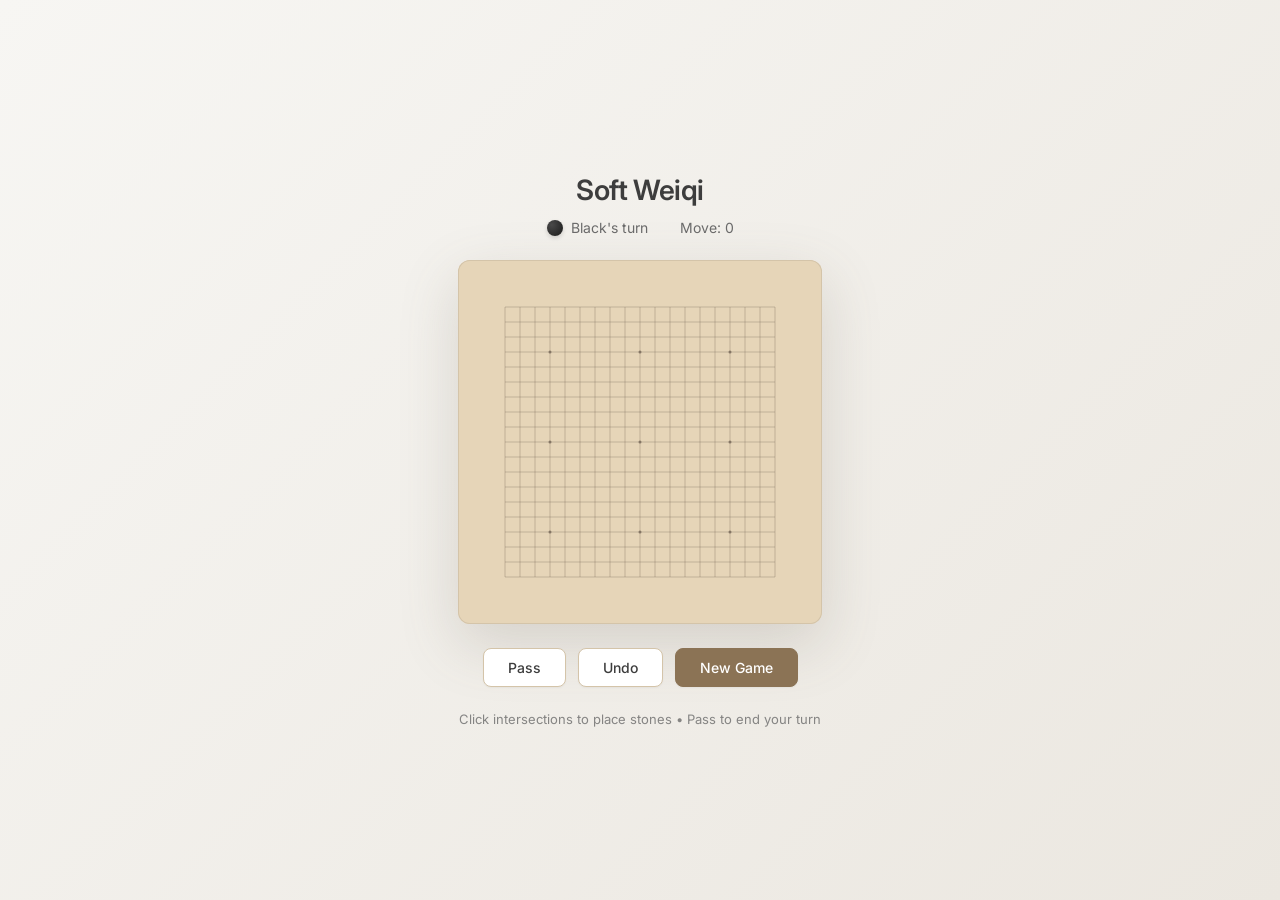
==== index.html @ 3f3d695d "feat: initialize project structure with basic html, css, and js files" ====
<!DOCTYPE html>
<html lang="en">
<head>
    <meta charset="UTF-8">
    <meta name="viewport" content="width=device-width, initial-scale=1.0">
    <title>Soft Weiqi</title>
    <link rel="preconnect" href="https://fonts.googleapis.com">
    <link rel="preconnect" href="https://fonts.gstatic.com" crossorigin>
    <link href="https://fonts.googleapis.com/css2?family=Inter:wght@400;500;600&display=swap" rel="stylesheet">
    <link rel="stylesheet" href="style.css">
</head>
<body>
    <div class="app">
        <header class="header">
            <h1>Soft Weiqi</h1>
            <div class="status">
                <div class="turn-indicator">
                    <span class="stone-indicator black"></span>
                    <span id="turnText">Black's turn</span>
                </div>
                <div class="move-count">Move: <span id="moveCount">0</span></div>
            </div>
        </header>

        <main class="main">
            <div class="board-container">
                <svg id="board" viewBox="0 0 600 600" preserveAspectRatio="xMidYMid meet"></svg>
            </div>
        </main>

        <footer class="controls">
            <button id="passBtn" class="btn">Pass</button>
            <button id="undoBtn" class="btn">Undo</button>
            <button id="resetBtn" class="btn btn-primary">New Game</button>
        </footer>

        <div class="info">
            <p>Click intersections to place stones • Pass to end your turn</p>
        </div>
    </div>

    <script src="app.js"></script>
</body>
</html>
---- style.css ----
* {
    margin: 0;
    padding: 0;
    box-sizing: border-box;
}

:root {
    --bg: #f7f6f3;
    --board-bg: #e6d5b8;
    --grid: #6b5d4f;
    --black: #1a1a1a;
    --white: #f5f5f5;
    --text: #3d3d3d;
    --text-light: #6b6b6b;
    --border: #d4c4a9;
    --accent: #8b7355;
}

body {
    font-family: 'Inter', -apple-system, BlinkMacSystemFont, 'Segoe UI', sans-serif;
    background: linear-gradient(135deg, var(--bg) 0%, #ebe7e0 100%);
    min-height: 100vh;
    display: flex;
    align-items: center;
    justify-content: center;
    padding: 20px;
    color: var(--text);
    -webkit-font-smoothing: antialiased;
    -moz-osx-font-smoothing: grayscale;
}

.app {
    width: 100%;
    max-width: 650px;
    display: flex;
    flex-direction: column;
    gap: 24px;
    animation: fadeIn 0.6s ease-in;
}

@keyframes fadeIn {
    from {
        opacity: 0;
        transform: translateY(10px);
    }
    to {
        opacity: 1;
        transform: translateY(0);
    }
}

.header {
    text-align: center;
    display: flex;
    flex-direction: column;
    gap: 12px;
}

.header h1 {
    font-size: 28px;
    font-weight: 600;
    letter-spacing: -0.02em;
    color: var(--text);
}

.status {
    display: flex;
    align-items: center;
    justify-content: center;
    gap: 32px;
    font-size: 14px;
    color: var(--text-light);
}

.turn-indicator {
    display: flex;
    align-items: center;
    gap: 8px;
}

.stone-indicator {
    width: 16px;
    height: 16px;
    border-radius: 50%;
    box-shadow: 0 2px 4px rgba(0, 0, 0, 0.15);
}

.stone-indicator.black {
    background: radial-gradient(circle at 30% 30%, #4a4a4a, var(--black));
}

.stone-indicator.white {
    background: radial-gradient(circle at 30% 30%, #ffffff, var(--white));
    border: 1px solid #ccc;
}

.move-count {
    color: var(--text-light);
}

.main {
    display: flex;
    justify-content: center;
    align-items: center;
}

.board-container {
    background: var(--board-bg);
    padding: 32px;
    border-radius: 12px;
    box-shadow: 
        0 20px 60px rgba(107, 93, 79, 0.2),
        0 0 0 1px var(--border) inset;
    transition: box-shadow 0.3s ease;
}

.board-container:hover {
    box-shadow: 
        0 24px 70px rgba(107, 93, 79, 0.25),
        0 0 0 1px var(--border) inset;
}

#board {
    width: 100%;
    max-width: 536px;
    height: auto;
    display: block;
    cursor: pointer;
}

.grid-line {
    stroke: var(--grid);
    stroke-width: 1;
    opacity: 0.6;
}

.star-point {
    fill: var(--grid);
    opacity: 0.7;
}

.stone {
    cursor: pointer;
    filter: drop-shadow(0 2px 3px rgba(0, 0, 0, 0.25));
    animation: placeStone 0.25s ease-out;
}

@keyframes placeStone {
    from {
        opacity: 0;
        transform: scale(0.7);
    }
    to {
        opacity: 1;
        transform: scale(1);
    }
}

.stone.black {
    fill: url(#blackGradient);
}

.stone.white {
    fill: url(#whiteGradient);
    stroke: #bbb;
    stroke-width: 0.5;
}

.controls {
    display: flex;
    gap: 12px;
    justify-content: center;
}

.btn {
    font-family: 'Inter', sans-serif;
    font-size: 14px;
    font-weight: 500;
    padding: 10px 24px;
    background: white;
    color: var(--text);
    border: 1px solid var(--border);
    border-radius: 8px;
    cursor: pointer;
    transition: all 0.2s ease;
    box-shadow: 0 1px 2px rgba(0, 0, 0, 0.04);
}

.btn:hover {
    background: #fafafa;
    border-color: var(--accent);
    box-shadow: 0 2px 8px rgba(139, 115, 85, 0.15);
    transform: translateY(-1px);
}

.btn:active {
    transform: translateY(0);
    box-shadow: 0 1px 2px rgba(0, 0, 0, 0.04);
}

.btn-primary {
    background: var(--accent);
    color: white;
    border-color: var(--accent);
}

.btn-primary:hover {
    background: #7a6347;
    border-color: #7a6347;
    color: white;
}

.info {
    text-align: center;
    font-size: 13px;
    color: var(--text-light);
    opacity: 0.8;
}

@media (max-width: 640px) {
    body {
        padding: 12px;
    }
    
    .app {
        gap: 16px;
    }
    
    .board-container {
        padding: 16px;
    }
    
    .status {
        flex-direction: column;
        gap: 8px;
    }
    
    .controls {
        flex-wrap: wrap;
    }
}
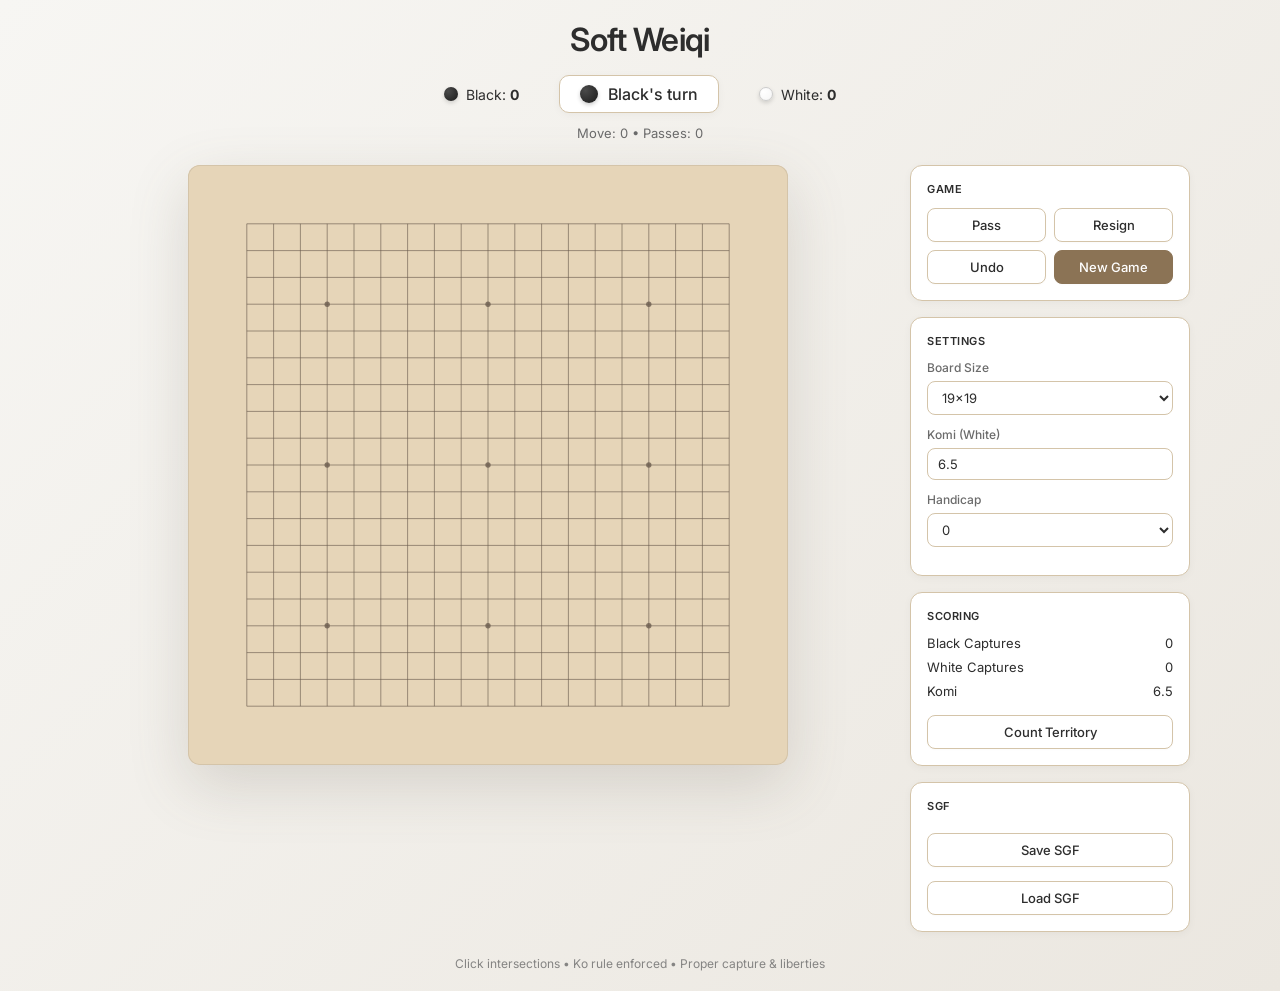
==== commit 7bf24d7f: "feat(ui): implement advanced game settings and enhanced UI layout Refactor the game engine and user " ====
--- a/index.html
+++ b/index.html
@@ -13,29 +13,116 @@
     <div class="app">
         <header class="header">
             <h1>Soft Weiqi</h1>
-            <div class="status">
-                <div class="turn-indicator">
-                    <span class="stone-indicator black"></span>
-                    <span id="turnText">Black's turn</span>
+            <div class="game-info">
+                <div class="info-row">
+                    <div class="score-box">
+                        <span class="stone-dot black"></span>
+                        <span>Black: <strong id="blackCaptures">0</strong></span>
+                    </div>
+                    <div class="turn-indicator">
+                        <span class="stone-indicator" id="turnIndicator"></span>
+                        <span id="turnText">Black's turn</span>
+                    </div>
+                    <div class="score-box">
+                        <span class="stone-dot white"></span>
+                        <span>White: <strong id="whiteCaptures">0</strong></span>
+                    </div>
                 </div>
-                <div class="move-count">Move: <span id="moveCount">0</span></div>
+                <div class="move-info">
+                    Move: <span id="moveCount">0</span> • Passes: <span id="passCount">0</span>
+                </div>
             </div>
         </header>
 
         <main class="main">
-            <div class="board-container">
-                <svg id="board" viewBox="0 0 600 600" preserveAspectRatio="xMidYMid meet"></svg>
+            <div class="board-wrapper">
+                <div class="board-container">
+                    <svg id="board" viewBox="0 0 600 600" preserveAspectRatio="xMidYMid meet"></svg>
+                </div>
             </div>
+            
+            <aside class="sidebar">
+                <section class="panel">
+                    <h2>Game</h2>
+                    <div class="controls-grid">
+                        <button id="passBtn" class="btn">Pass</button>
+                        <button id="resignBtn" class="btn">Resign</button>
+                        <button id="undoBtn" class="btn">Undo</button>
+                        <button id="newGameBtn" class="btn btn-primary">New Game</button>
+                    </div>
+                </section>
+
+                <section class="panel">
+                    <h2>Settings</h2>
+                    <div class="setting">
+                        <label for="boardSize">Board Size</label>
+                        <select id="boardSize" class="select">
+                            <option value="9">9x9</option>
+                            <option value="13">13x13</option>
+                            <option value="19" selected>19x19</option>
+                        </select>
+                    </div>
+                    <div class="setting">
+                        <label for="komi">Komi (White)</label>
+                        <input type="number" id="komi" class="input" value="6.5" step="0.5" min="0">
+                    </div>
+                    <div class="setting">
+                        <label for="handicap">Handicap</label>
+                        <select id="handicap" class="select">
+                            <option value="0" selected>0</option>
+                            <option value="2">2</option>
+                            <option value="3">3</option>
+                            <option value="4">4</option>
+                            <option value="5">5</option>
+                            <option value="6">6</option>
+                            <option value="7">7</option>
+                            <option value="8">8</option>
+                            <option value="9">9</option>
+                        </select>
+                    </div>
+                </section>
+
+                <section class="panel">
+                    <h2>Scoring</h2>
+                    <div class="scoring-info">
+                        <div class="score-row">
+                            <span>Black Captures</span>
+                            <span id="blackCapturesSidebar">0</span>
+                        </div>
+                        <div class="score-row">
+                            <span>White Captures</span>
+                            <span id="whiteCapturesSidebar">0</span>
+                        </div>
+                        <div class="score-row">
+                            <span>Komi</span>
+                            <span id="komiDisplay">6.5</span>
+                        </div>
+                        <button id="scoreBtn" class="btn btn-block">Count Territory</button>
+                        <div id="scoreResult" class="score-result" style="display:none;"></div>
+                    </div>
+                </section>
+
+                <section class="panel">
+                    <h2>SGF</h2>
+                    <div class="sgf-controls">
+                        <button id="saveSgfBtn" class="btn btn-block">Save SGF</button>
+                        <input type="file" id="loadSgfInput" accept=".sgf" style="display:none;">
+                        <button id="loadSgfBtn" class="btn btn-block">Load SGF</button>
+                    </div>
+                </section>
+            </aside>
         </main>
 
-        <footer class="controls">
-            <button id="passBtn" class="btn">Pass</button>
-            <button id="undoBtn" class="btn">Undo</button>
-            <button id="resetBtn" class="btn btn-primary">New Game</button>
-        </footer>
+        <div class="info">
+            <p>Click intersections • Ko rule enforced • Proper capture & liberties</p>
+        </div>
+    </div>
 
-        <div class="info">
-            <p>Click intersections to place stones • Pass to end your turn</p>
+    <div id="gameOverModal" class="modal" style="display:none;">
+        <div class="modal-content">
+            <h2>Game Over</h2>
+            <p id="gameOverText"></p>
+            <button id="closeModal" class="btn btn-primary">Close</button>
         </div>
     </div>
 
--- a/style.css
+++ b/style.css
@@ -10,19 +10,17 @@
     --grid: #6b5d4f;
     --black: #1a1a1a;
     --white: #f5f5f5;
-    --text: #3d3d3d;
+    --text: #2d2d2d;
     --text-light: #6b6b6b;
     --border: #d4c4a9;
     --accent: #8b7355;
+    --accent-hover: #7a6347;
 }
 
 body {
     font-family: 'Inter', -apple-system, BlinkMacSystemFont, 'Segoe UI', sans-serif;
     background: linear-gradient(135deg, var(--bg) 0%, #ebe7e0 100%);
     min-height: 100vh;
-    display: flex;
-    align-items: center;
-    justify-content: center;
     padding: 20px;
     color: var(--text);
     -webkit-font-smoothing: antialiased;
@@ -30,8 +28,8 @@
 }
 
 .app {
-    width: 100%;
-    max-width: 650px;
+    max-width: 1100px;
+    margin: 0 auto;
     display: flex;
     flex-direction: column;
     gap: 24px;
@@ -53,55 +51,98 @@
     text-align: center;
     display: flex;
     flex-direction: column;
-    gap: 12px;
+    gap: 16px;
 }
 
 .header h1 {
-    font-size: 28px;
+    font-size: 32px;
     font-weight: 600;
     letter-spacing: -0.02em;
     color: var(--text);
 }
 
-.status {
-    display: flex;
+.game-info {
+    display: flex;
+    flex-direction: column;
+    gap: 12px;
     align-items: center;
+}
+
+.info-row {
+    display: flex;
+    align-items: center;
+    gap: 40px;
+    flex-wrap: wrap;
     justify-content: center;
-    gap: 32px;
-    font-size: 14px;
-    color: var(--text-light);
-}
-
-.turn-indicator {
+}
+
+.score-box {
     display: flex;
     align-items: center;
     gap: 8px;
-}
-
-.stone-indicator {
-    width: 16px;
-    height: 16px;
+    font-size: 14px;
+    color: var(--text);
+}
+
+.stone-dot {
+    width: 14px;
+    height: 14px;
     border-radius: 50%;
     box-shadow: 0 2px 4px rgba(0, 0, 0, 0.15);
 }
 
+.stone-dot.black {
+    background: radial-gradient(circle at 30% 30%, #4a4a4a, var(--black));
+}
+
+.stone-dot.white {
+    background: radial-gradient(circle at 30% 30%, #ffffff, var(--white));
+    border: 1px solid #ccc;
+}
+
+.turn-indicator {
+    display: flex;
+    align-items: center;
+    gap: 10px;
+    padding: 8px 20px;
+    background: white;
+    border-radius: 10px;
+    border: 1px solid var(--border);
+    box-shadow: 0 2px 8px rgba(0, 0, 0, 0.04);
+    font-weight: 500;
+}
+
+.stone-indicator {
+    width: 18px;
+    height: 18px;
+    border-radius: 50%;
+    box-shadow: 0 2px 4px rgba(0, 0, 0, 0.2);
+}
+
 .stone-indicator.black {
     background: radial-gradient(circle at 30% 30%, #4a4a4a, var(--black));
 }
 
 .stone-indicator.white {
     background: radial-gradient(circle at 30% 30%, #ffffff, var(--white));
-    border: 1px solid #ccc;
-}
-
-.move-count {
+    border: 1px solid #bbb;
+}
+
+.move-info {
+    font-size: 13px;
     color: var(--text-light);
 }
 
 .main {
+    display: grid;
+    grid-template-columns: 1fr 280px;
+    gap: 24px;
+    align-items: start;
+}
+
+.board-wrapper {
     display: flex;
     justify-content: center;
-    align-items: center;
 }
 
 .board-container {
@@ -112,6 +153,8 @@
         0 20px 60px rgba(107, 93, 79, 0.2),
         0 0 0 1px var(--border) inset;
     transition: box-shadow 0.3s ease;
+    width: 100%;
+    max-width: 600px;
 }
 
 .board-container:hover {
@@ -122,7 +165,6 @@
 
 #board {
     width: 100%;
-    max-width: 536px;
     height: auto;
     display: block;
     cursor: pointer;
@@ -131,24 +173,24 @@
 .grid-line {
     stroke: var(--grid);
     stroke-width: 1;
-    opacity: 0.6;
+    opacity: 0.7;
 }
 
 .star-point {
     fill: var(--grid);
-    opacity: 0.7;
+    opacity: 0.8;
 }
 
 .stone {
     cursor: pointer;
-    filter: drop-shadow(0 2px 3px rgba(0, 0, 0, 0.25));
-    animation: placeStone 0.25s ease-out;
+    filter: drop-shadow(0 2px 3px rgba(0, 0, 0, 0.3));
+    animation: placeStone 0.2s ease-out;
 }
 
 @keyframes placeStone {
     from {
         opacity: 0;
-        transform: scale(0.7);
+        transform: scale(0.6);
     }
     to {
         opacity: 1;
@@ -162,40 +204,75 @@
 
 .stone.white {
     fill: url(#whiteGradient);
-    stroke: #bbb;
-    stroke-width: 0.5;
-}
-
-.controls {
-    display: flex;
-    gap: 12px;
-    justify-content: center;
+    stroke: #999;
+    stroke-width: 0.3;
+}
+
+.ko-marker {
+    fill: none;
+    stroke: #d32f2f;
+    stroke-width: 2;
+    opacity: 0.8;
+    animation: pulse 1.5s ease-in-out infinite;
+}
+
+@keyframes pulse {
+    0%, 100% { opacity: 0.6; }
+    50% { opacity: 1; }
+}
+
+.sidebar {
+    display: flex;
+    flex-direction: column;
+    gap: 16px;
+}
+
+.panel {
+    background: white;
+    border-radius: 12px;
+    padding: 16px;
+    border: 1px solid var(--border);
+    box-shadow: 0 2px 8px rgba(0, 0, 0, 0.04);
+}
+
+.panel h2 {
+    font-size: 14px;
+    font-weight: 600;
+    margin-bottom: 12px;
+    color: var(--text);
+    text-transform: uppercase;
+    letter-spacing: 0.05em;
+    font-size: 11px;
+}
+
+.controls-grid {
+    display: grid;
+    grid-template-columns: 1fr 1fr;
+    gap: 8px;
 }
 
 .btn {
     font-family: 'Inter', sans-serif;
-    font-size: 14px;
+    font-size: 13px;
     font-weight: 500;
-    padding: 10px 24px;
+    padding: 8px 16px;
     background: white;
     color: var(--text);
     border: 1px solid var(--border);
     border-radius: 8px;
     cursor: pointer;
-    transition: all 0.2s ease;
-    box-shadow: 0 1px 2px rgba(0, 0, 0, 0.04);
+    transition: all 0.15s ease;
+    box-shadow: 0 1px 2px rgba(0, 0, 0, 0.02);
 }
 
 .btn:hover {
     background: #fafafa;
     border-color: var(--accent);
-    box-shadow: 0 2px 8px rgba(139, 115, 85, 0.15);
-    transform: translateY(-1px);
+    box-shadow: 0 2px 6px rgba(139, 115, 85, 0.12);
 }
 
 .btn:active {
     transform: translateY(0);
-    box-shadow: 0 1px 2px rgba(0, 0, 0, 0.04);
 }
 
 .btn-primary {
@@ -205,16 +282,130 @@
 }
 
 .btn-primary:hover {
-    background: #7a6347;
-    border-color: #7a6347;
+    background: var(--accent-hover);
+    border-color: var(--accent-hover);
     color: white;
+}
+
+.btn-block {
+    width: 100%;
+    margin-top: 8px;
+}
+
+.setting {
+    display: flex;
+    flex-direction: column;
+    gap: 6px;
+    margin-bottom: 12px;
+}
+
+.setting label {
+    font-size: 12px;
+    color: var(--text-light);
+    font-weight: 500;
+}
+
+.select, .input {
+    font-family: 'Inter', sans-serif;
+    font-size: 13px;
+    padding: 7px 10px;
+    border: 1px solid var(--border);
+    border-radius: 8px;
+    background: white;
+    color: var(--text);
+    cursor: pointer;
+}
+
+.input {
+    cursor: text;
+}
+
+.select:hover, .input:hover {
+    border-color: var(--accent);
+}
+
+.scoring-info {
+    display: flex;
+    flex-direction: column;
+    gap: 8px;
+}
+
+.score-row {
+    display: flex;
+    justify-content: space-between;
+    font-size: 13px;
+    color: var(--text);
+}
+
+.score-result {
+    margin-top: 10px;
+    padding: 10px;
+    background: #f9f8f6;
+    border-radius: 8px;
+    font-size: 12px;
+    line-height: 1.6;
+    color: var(--text);
+}
+
+.sgf-controls {
+    display: flex;
+    flex-direction: column;
+    gap: 6px;
 }
 
 .info {
     text-align: center;
-    font-size: 13px;
+    font-size: 12px;
     color: var(--text-light);
     opacity: 0.8;
+}
+
+.modal {
+    position: fixed;
+    top: 0;
+    left: 0;
+    width: 100%;
+    height: 100%;
+    background: rgba(0, 0, 0, 0.4);
+    display: flex;
+    align-items: center;
+    justify-content: center;
+    z-index: 1000;
+    animation: fadeIn 0.2s ease-in;
+}
+
+.modal-content {
+    background: white;
+    padding: 32px;
+    border-radius: 12px;
+    max-width: 400px;
+    width: 90%;
+    text-align: center;
+    box-shadow: 0 20px 60px rgba(0, 0, 0, 0.3);
+    display: flex;
+    flex-direction: column;
+    gap: 16px;
+}
+
+.modal-content h2 {
+    font-size: 24px;
+    font-weight: 600;
+}
+
+.modal-content p {
+    color: var(--text-light);
+    line-height: 1.6;
+}
+
+@media (max-width: 968px) {
+    .main {
+        grid-template-columns: 1fr;
+    }
+    
+    .sidebar {
+        display: grid;
+        grid-template-columns: repeat(auto-fit, minmax(250px, 1fr));
+    }
 }
 
 @media (max-width: 640px) {
@@ -222,20 +413,11 @@
         padding: 12px;
     }
     
-    .app {
-        gap: 16px;
-    }
-    
     .board-container {
         padding: 16px;
     }
     
-    .status {
-        flex-direction: column;
-        gap: 8px;
-    }
-    
-    .controls {
-        flex-wrap: wrap;
-    }
-}
+    .info-row {
+        gap: 16px;
+    }
+}
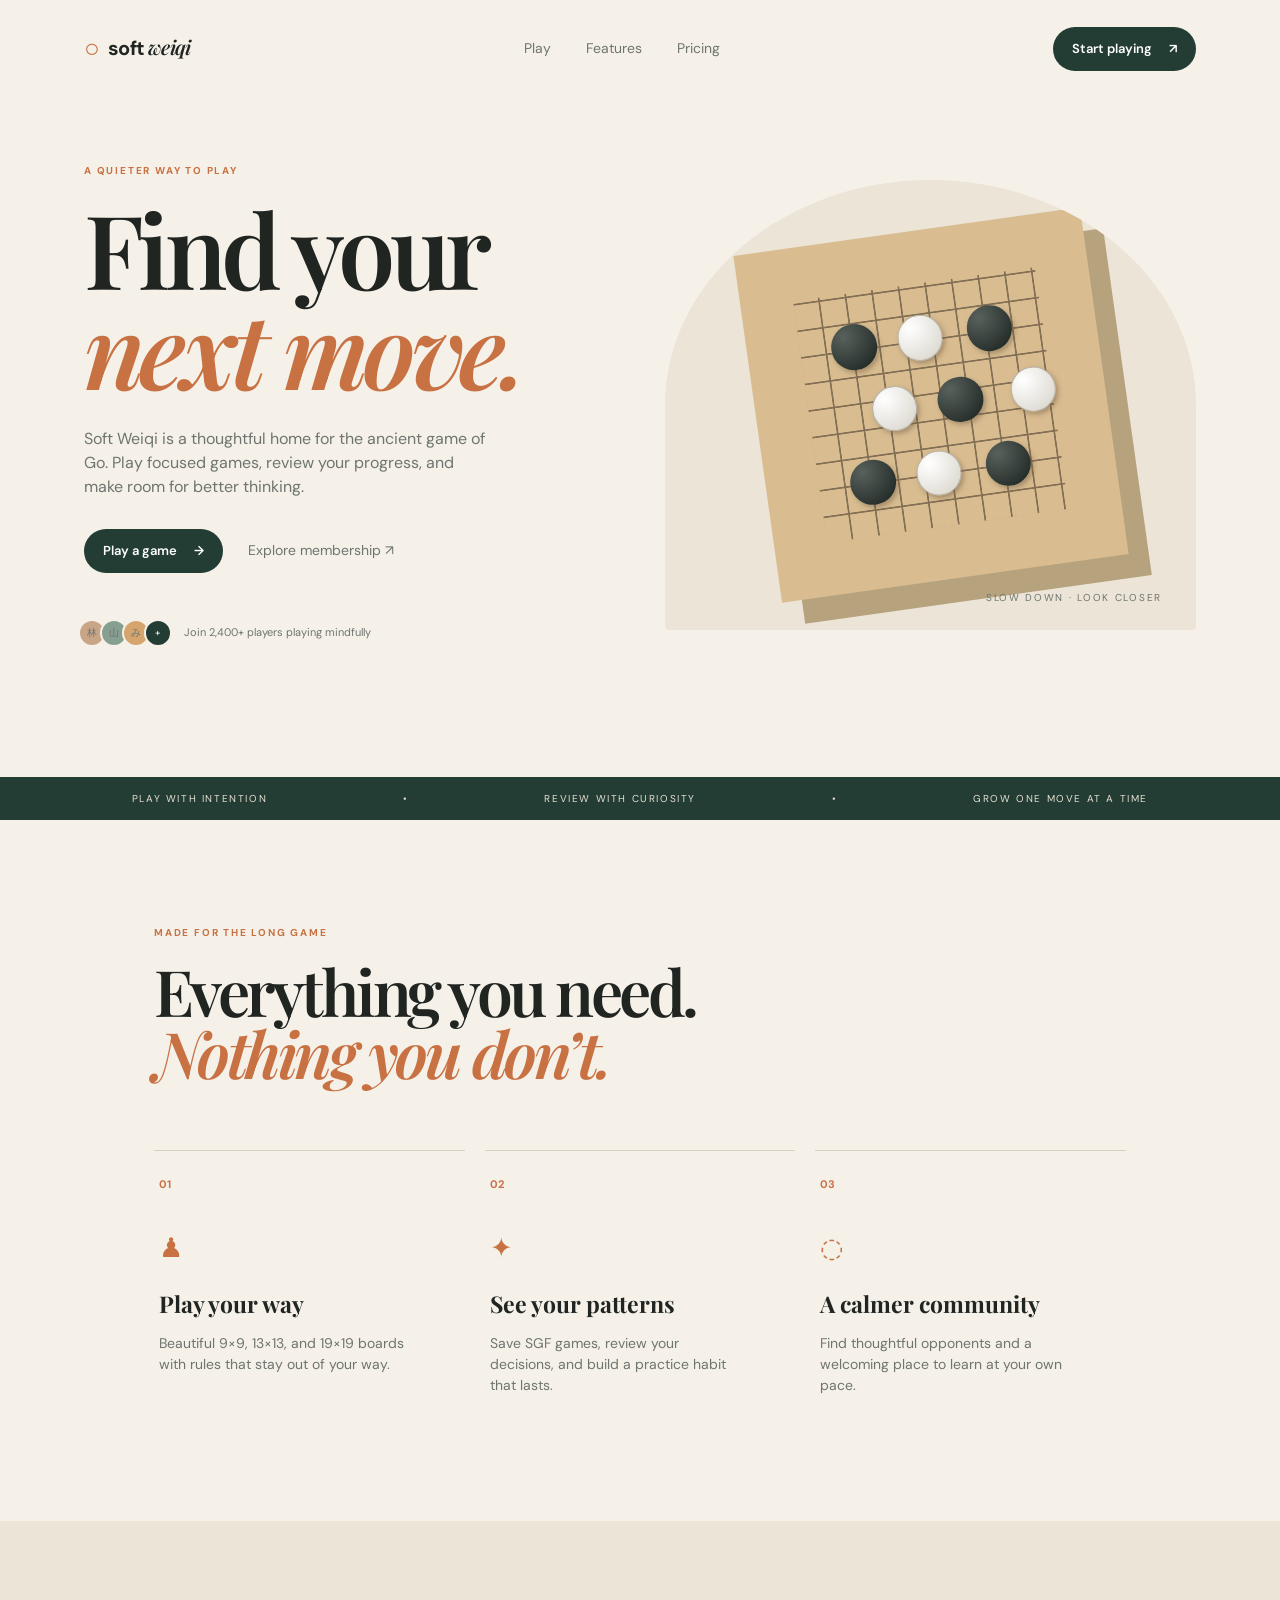
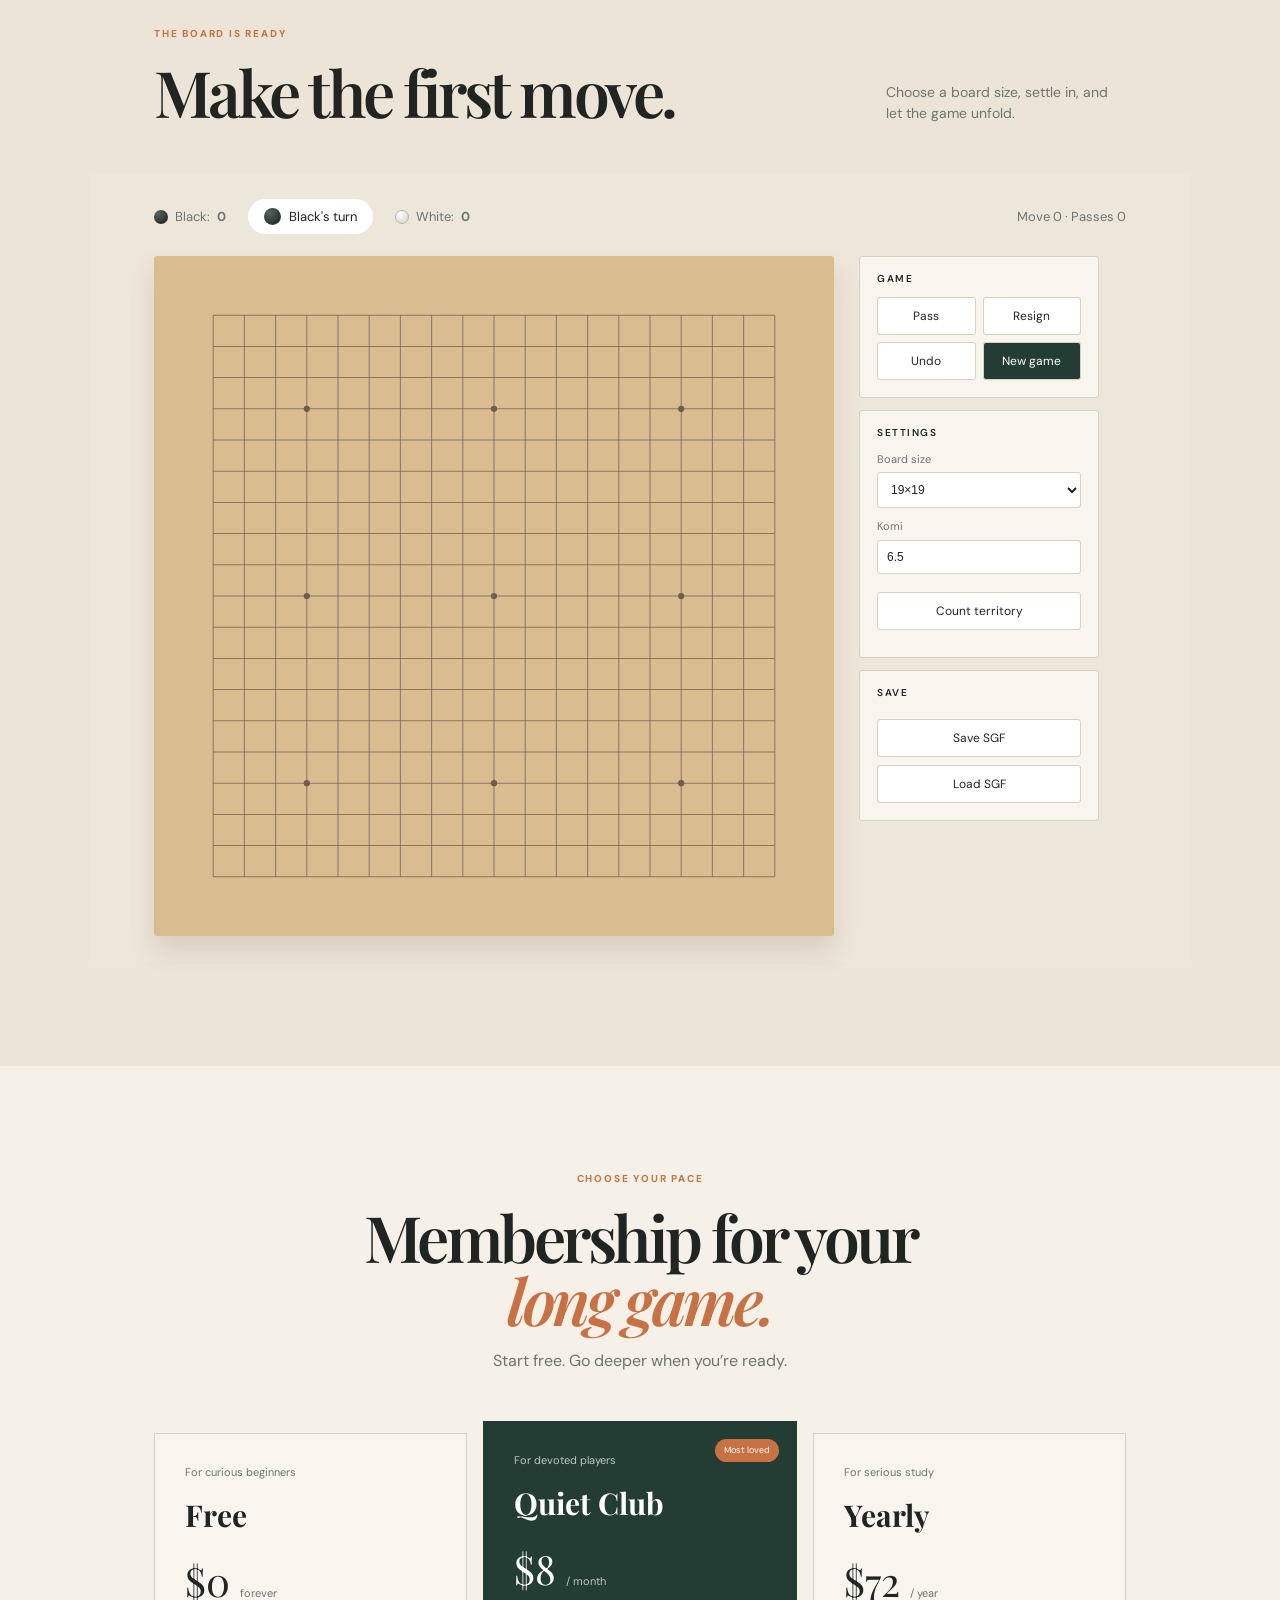
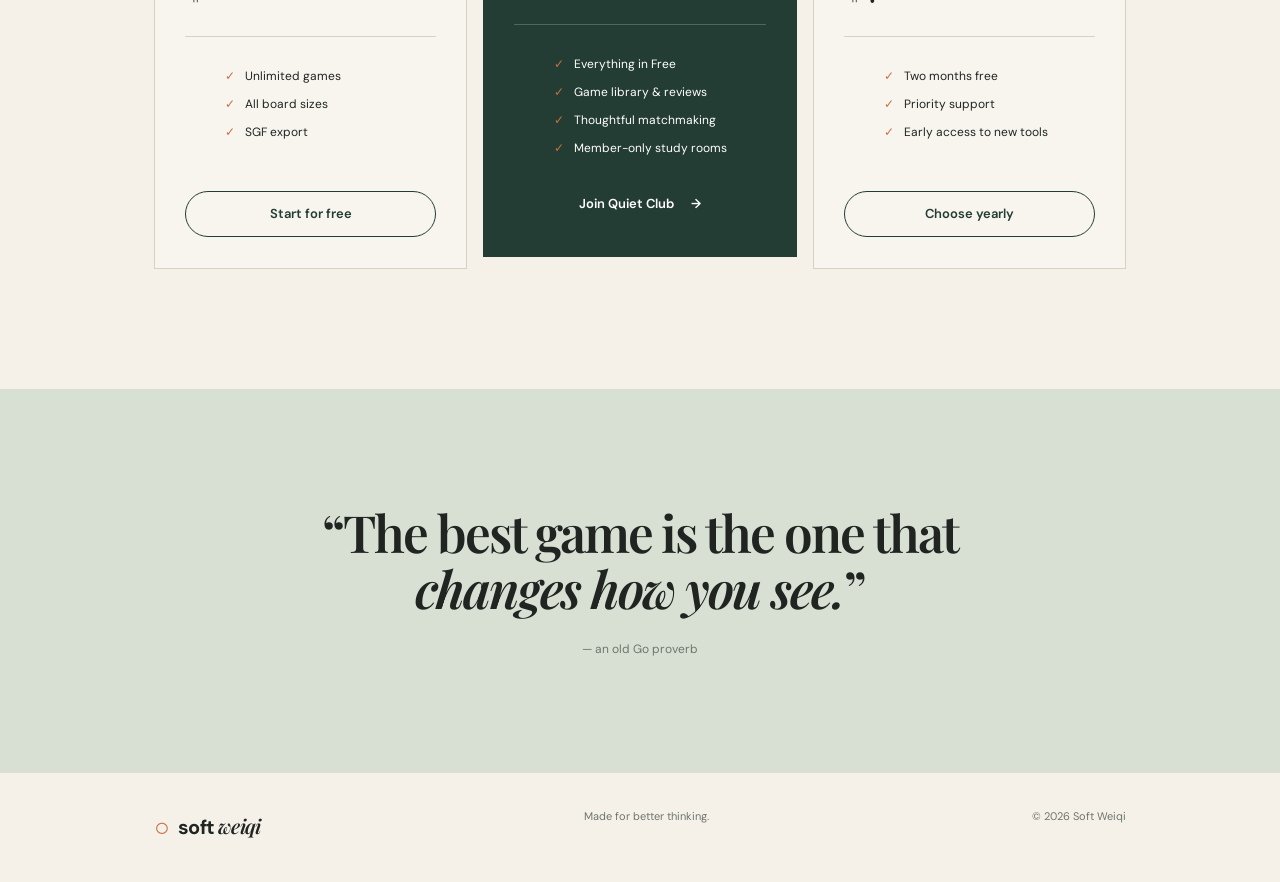
==== commit 7f6cd2b6: "Build full Soft Weiqi website and subscription experience" ====
--- a/index.html
+++ b/index.html
@@ -1,131 +1,21 @@
-<!DOCTYPE html>
+<!doctype html>
 <html lang="en">
 <head>
-    <meta charset="UTF-8">
-    <meta name="viewport" content="width=device-width, initial-scale=1.0">
-    <title>Soft Weiqi</title>
-    <link rel="preconnect" href="https://fonts.googleapis.com">
-    <link rel="preconnect" href="https://fonts.gstatic.com" crossorigin>
-    <link href="https://fonts.googleapis.com/css2?family=Inter:wght@400;500;600&display=swap" rel="stylesheet">
-    <link rel="stylesheet" href="style.css">
+  <meta charset="UTF-8"><meta name="viewport" content="width=device-width,initial-scale=1">
+  <meta name="description" content="Soft Weiqi — a calm, beautiful place to play Go online.">
+  <title>Soft Weiqi — Play Go, softly</title>
+  <link rel="preconnect" href="https://fonts.googleapis.com"><link rel="preconnect" href="https://fonts.gstatic.com" crossorigin>
+  <link href="https://fonts.googleapis.com/css2?family=DM+Sans:wght@400;500;600;700&family=Playfair+Display:wght@600;700&display=swap" rel="stylesheet"><link rel="stylesheet" href="style.css">
 </head>
 <body>
-    <div class="app">
-        <header class="header">
-            <h1>Soft Weiqi</h1>
-            <div class="game-info">
-                <div class="info-row">
-                    <div class="score-box">
-                        <span class="stone-dot black"></span>
-                        <span>Black: <strong id="blackCaptures">0</strong></span>
-                    </div>
-                    <div class="turn-indicator">
-                        <span class="stone-indicator" id="turnIndicator"></span>
-                        <span id="turnText">Black's turn</span>
-                    </div>
-                    <div class="score-box">
-                        <span class="stone-dot white"></span>
-                        <span>White: <strong id="whiteCaptures">0</strong></span>
-                    </div>
-                </div>
-                <div class="move-info">
-                    Move: <span id="moveCount">0</span> • Passes: <span id="passCount">0</span>
-                </div>
-            </div>
-        </header>
-
-        <main class="main">
-            <div class="board-wrapper">
-                <div class="board-container">
-                    <svg id="board" viewBox="0 0 600 600" preserveAspectRatio="xMidYMid meet"></svg>
-                </div>
-            </div>
-            
-            <aside class="sidebar">
-                <section class="panel">
-                    <h2>Game</h2>
-                    <div class="controls-grid">
-                        <button id="passBtn" class="btn">Pass</button>
-                        <button id="resignBtn" class="btn">Resign</button>
-                        <button id="undoBtn" class="btn">Undo</button>
-                        <button id="newGameBtn" class="btn btn-primary">New Game</button>
-                    </div>
-                </section>
-
-                <section class="panel">
-                    <h2>Settings</h2>
-                    <div class="setting">
-                        <label for="boardSize">Board Size</label>
-                        <select id="boardSize" class="select">
-                            <option value="9">9x9</option>
-                            <option value="13">13x13</option>
-                            <option value="19" selected>19x19</option>
-                        </select>
-                    </div>
-                    <div class="setting">
-                        <label for="komi">Komi (White)</label>
-                        <input type="number" id="komi" class="input" value="6.5" step="0.5" min="0">
-                    </div>
-                    <div class="setting">
-                        <label for="handicap">Handicap</label>
-                        <select id="handicap" class="select">
-                            <option value="0" selected>0</option>
-                            <option value="2">2</option>
-                            <option value="3">3</option>
-                            <option value="4">4</option>
-                            <option value="5">5</option>
-                            <option value="6">6</option>
-                            <option value="7">7</option>
-                            <option value="8">8</option>
-                            <option value="9">9</option>
-                        </select>
-                    </div>
-                </section>
-
-                <section class="panel">
-                    <h2>Scoring</h2>
-                    <div class="scoring-info">
-                        <div class="score-row">
-                            <span>Black Captures</span>
-                            <span id="blackCapturesSidebar">0</span>
-                        </div>
-                        <div class="score-row">
-                            <span>White Captures</span>
-                            <span id="whiteCapturesSidebar">0</span>
-                        </div>
-                        <div class="score-row">
-                            <span>Komi</span>
-                            <span id="komiDisplay">6.5</span>
-                        </div>
-                        <button id="scoreBtn" class="btn btn-block">Count Territory</button>
-                        <div id="scoreResult" class="score-result" style="display:none;"></div>
-                    </div>
-                </section>
-
-                <section class="panel">
-                    <h2>SGF</h2>
-                    <div class="sgf-controls">
-                        <button id="saveSgfBtn" class="btn btn-block">Save SGF</button>
-                        <input type="file" id="loadSgfInput" accept=".sgf" style="display:none;">
-                        <button id="loadSgfBtn" class="btn btn-block">Load SGF</button>
-                    </div>
-                </section>
-            </aside>
-        </main>
-
-        <div class="info">
-            <p>Click intersections • Ko rule enforced • Proper capture & liberties</p>
-        </div>
-    </div>
-
-    <div id="gameOverModal" class="modal" style="display:none;">
-        <div class="modal-content">
-            <h2>Game Over</h2>
-            <p id="gameOverText"></p>
-            <button id="closeModal" class="btn btn-primary">Close</button>
-        </div>
-    </div>
-
-    <script src="app.js"></script>
-</body>
-</html>
+<header class="nav"><a class="brand" href="#top"><span class="brand-mark">○</span> soft <em>weiqi</em></a><nav><a href="#play">Play</a><a href="#features">Features</a><a href="#pricing">Pricing</a></nav><button class="nav-cta" data-plan="free">Start playing <span>↗</span></button></header>
+<main id="top">
+<section class="hero"><div class="hero-copy"><p class="eyebrow">A quieter way to play</p><h1>Find your<br><i>next move.</i></h1><p class="hero-lede">Soft Weiqi is a thoughtful home for the ancient game of Go. Play focused games, review your progress, and make room for better thinking.</p><div class="hero-actions"><button class="button primary" data-scroll="#play">Play a game <span>→</span></button><a class="text-link" href="#pricing">Explore membership <span>↗</span></a></div><div class="social-proof"><div class="avatars"><span>林</span><span>山</span><span>み</span><span>+</span></div><span>Join 2,400+ players playing mindfully</span></div></div><div class="hero-art"><div class="sun"></div><div class="hero-board"><div class="board-grid"></div><span class="hero-stone s1 black"></span><span class="hero-stone s2 white"></span><span class="hero-stone s3 black"></span><span class="hero-stone s4 white"></span><span class="hero-stone s5 black"></span><span class="hero-stone s6 white"></span><span class="hero-stone s7 black"></span><span class="hero-stone s8 white"></span><span class="hero-stone s9 black"></span></div><p class="art-caption">slow down · look closer</p></div></section>
+<section class="marquee"><span>PLAY WITH INTENTION</span><span>•</span><span>REVIEW WITH CURIOSITY</span><span>•</span><span>GROW ONE MOVE AT A TIME</span></section>
+<section class="features section" id="features"><div class="section-heading"><p class="eyebrow">Made for the long game</p><h2>Everything you need.<br><i>Nothing you don’t.</i></h2></div><div class="feature-grid"><article><b>01</b><div class="feature-icon">♟</div><h3>Play your way</h3><p>Beautiful 9×9, 13×13, and 19×19 boards with rules that stay out of your way.</p></article><article><b>02</b><div class="feature-icon">✦</div><h3>See your patterns</h3><p>Save SGF games, review your decisions, and build a practice habit that lasts.</p></article><article><b>03</b><div class="feature-icon">◌</div><h3>A calmer community</h3><p>Find thoughtful opponents and a welcoming place to learn at your own pace.</p></article></div></section>
+<section class="play-section section" id="play"><div class="play-header"><div><p class="eyebrow">The board is ready</p><h2>Make the first move.</h2></div><p>Choose a board size, settle in, and let the game unfold.</p></div><div class="game-shell"><div class="game-info"><div class="score-box"><span class="stone-dot black"></span>Black: <strong id="blackCaptures">0</strong></div><div class="turn-indicator"><span class="stone-indicator black" id="turnIndicator"></span><span id="turnText">Black's turn</span></div><div class="score-box"><span class="stone-dot white"></span>White: <strong id="whiteCaptures">0</strong></div><div class="move-info">Move <span id="moveCount">0</span> · Passes <span id="passCount">0</span></div></div><div class="game-layout"><div class="board-container"><svg id="board" viewBox="0 0 600 600" preserveAspectRatio="xMidYMid meet"></svg></div><aside class="sidebar"><section class="panel"><h2>Game</h2><div class="controls-grid"><button id="passBtn" class="btn">Pass</button><button id="resignBtn" class="btn">Resign</button><button id="undoBtn" class="btn">Undo</button><button id="newGameBtn" class="btn btn-primary">New game</button></div></section><section class="panel"><h2>Settings</h2><label>Board size<select id="boardSize" class="select"><option value="9">9×9</option><option value="13">13×13</option><option value="19" selected>19×19</option></select></label><label>Komi<input id="komi" class="input" type="number" value="6.5" step="0.5"></label><button id="scoreBtn" class="btn btn-block">Count territory</button><div id="scoreResult" class="score-result"></div></section><section class="panel"><h2>Save</h2><button id="saveSgfBtn" class="btn btn-block">Save SGF</button><input type="file" id="loadSgfInput" accept=".sgf" hidden><button id="loadSgfBtn" class="btn btn-block">Load SGF</button></section></aside></div></div></section>
+<section class="pricing section" id="pricing"><div class="section-heading center"><p class="eyebrow">Choose your pace</p><h2>Membership for your<br><i>long game.</i></h2><p>Start free. Go deeper when you’re ready.</p></div><div class="plans"><article class="plan"><p class="plan-kicker">For curious beginners</p><h3>Free</h3><div class="price">$0 <small>forever</small></div><ul><li>Unlimited games</li><li>All board sizes</li><li>SGF export</li></ul><button class="button outline" data-plan="free">Start for free</button></article><article class="plan featured"><div class="popular">Most loved</div><p class="plan-kicker">For devoted players</p><h3>Quiet Club</h3><div class="price">$8 <small>/ month</small></div><ul><li>Everything in Free</li><li>Game library &amp; reviews</li><li>Thoughtful matchmaking</li><li>Member-only study rooms</li></ul><button class="button primary" data-plan="quiet-club">Join Quiet Club <span>→</span></button></article><article class="plan"><p class="plan-kicker">For serious study</p><h3>Yearly</h3><div class="price">$72 <small>/ year</small></div><ul><li>Two months free</li><li>Priority support</li><li>Early access to new tools</li></ul><button class="button outline" data-plan="yearly">Choose yearly</button></article></div></section>
+<section class="quote"><p>“The best game is the one that<br><i>changes how you see.</i>”</p><span>— an old Go proverb</span></section>
+</main><footer><a class="brand" href="#top"><span class="brand-mark">○</span> soft <em>weiqi</em></a><span>Made for better thinking.</span><span>© 2026 Soft Weiqi</span></footer>
+<div id="gameOverModal" class="modal" style="display:none"><div class="modal-content"><h2>Game over</h2><p id="gameOverText"></p><button id="closeModal" class="button primary">Close</button></div></div><div id="subscribeModal" class="modal" style="display:none"><div class="modal-content"><button class="close" data-close>×</button><p class="eyebrow">Quiet Club</p><h2>Your calmer game starts here.</h2><p>Stripe checkout is connected and ready for your live pricing links. This flow is reserved for your subscription checkout.</p><button class="button primary" data-close>Continue to checkout <span>→</span></button></div></div><script src="app.js"></script>
+</body></html>
--- a/style.css
+++ b/style.css
@@ -1,423 +1 @@
-* {
-    margin: 0;
-    padding: 0;
-    box-sizing: border-box;
-}
-
-:root {
-    --bg: #f7f6f3;
-    --board-bg: #e6d5b8;
-    --grid: #6b5d4f;
-    --black: #1a1a1a;
-    --white: #f5f5f5;
-    --text: #2d2d2d;
-    --text-light: #6b6b6b;
-    --border: #d4c4a9;
-    --accent: #8b7355;
-    --accent-hover: #7a6347;
-}
-
-body {
-    font-family: 'Inter', -apple-system, BlinkMacSystemFont, 'Segoe UI', sans-serif;
-    background: linear-gradient(135deg, var(--bg) 0%, #ebe7e0 100%);
-    min-height: 100vh;
-    padding: 20px;
-    color: var(--text);
-    -webkit-font-smoothing: antialiased;
-    -moz-osx-font-smoothing: grayscale;
-}
-
-.app {
-    max-width: 1100px;
-    margin: 0 auto;
-    display: flex;
-    flex-direction: column;
-    gap: 24px;
-    animation: fadeIn 0.6s ease-in;
-}
-
-@keyframes fadeIn {
-    from {
-        opacity: 0;
-        transform: translateY(10px);
-    }
-    to {
-        opacity: 1;
-        transform: translateY(0);
-    }
-}
-
-.header {
-    text-align: center;
-    display: flex;
-    flex-direction: column;
-    gap: 16px;
-}
-
-.header h1 {
-    font-size: 32px;
-    font-weight: 600;
-    letter-spacing: -0.02em;
-    color: var(--text);
-}
-
-.game-info {
-    display: flex;
-    flex-direction: column;
-    gap: 12px;
-    align-items: center;
-}
-
-.info-row {
-    display: flex;
-    align-items: center;
-    gap: 40px;
-    flex-wrap: wrap;
-    justify-content: center;
-}
-
-.score-box {
-    display: flex;
-    align-items: center;
-    gap: 8px;
-    font-size: 14px;
-    color: var(--text);
-}
-
-.stone-dot {
-    width: 14px;
-    height: 14px;
-    border-radius: 50%;
-    box-shadow: 0 2px 4px rgba(0, 0, 0, 0.15);
-}
-
-.stone-dot.black {
-    background: radial-gradient(circle at 30% 30%, #4a4a4a, var(--black));
-}
-
-.stone-dot.white {
-    background: radial-gradient(circle at 30% 30%, #ffffff, var(--white));
-    border: 1px solid #ccc;
-}
-
-.turn-indicator {
-    display: flex;
-    align-items: center;
-    gap: 10px;
-    padding: 8px 20px;
-    background: white;
-    border-radius: 10px;
-    border: 1px solid var(--border);
-    box-shadow: 0 2px 8px rgba(0, 0, 0, 0.04);
-    font-weight: 500;
-}
-
-.stone-indicator {
-    width: 18px;
-    height: 18px;
-    border-radius: 50%;
-    box-shadow: 0 2px 4px rgba(0, 0, 0, 0.2);
-}
-
-.stone-indicator.black {
-    background: radial-gradient(circle at 30% 30%, #4a4a4a, var(--black));
-}
-
-.stone-indicator.white {
-    background: radial-gradient(circle at 30% 30%, #ffffff, var(--white));
-    border: 1px solid #bbb;
-}
-
-.move-info {
-    font-size: 13px;
-    color: var(--text-light);
-}
-
-.main {
-    display: grid;
-    grid-template-columns: 1fr 280px;
-    gap: 24px;
-    align-items: start;
-}
-
-.board-wrapper {
-    display: flex;
-    justify-content: center;
-}
-
-.board-container {
-    background: var(--board-bg);
-    padding: 32px;
-    border-radius: 12px;
-    box-shadow: 
-        0 20px 60px rgba(107, 93, 79, 0.2),
-        0 0 0 1px var(--border) inset;
-    transition: box-shadow 0.3s ease;
-    width: 100%;
-    max-width: 600px;
-}
-
-.board-container:hover {
-    box-shadow: 
-        0 24px 70px rgba(107, 93, 79, 0.25),
-        0 0 0 1px var(--border) inset;
-}
-
-#board {
-    width: 100%;
-    height: auto;
-    display: block;
-    cursor: pointer;
-}
-
-.grid-line {
-    stroke: var(--grid);
-    stroke-width: 1;
-    opacity: 0.7;
-}
-
-.star-point {
-    fill: var(--grid);
-    opacity: 0.8;
-}
-
-.stone {
-    cursor: pointer;
-    filter: drop-shadow(0 2px 3px rgba(0, 0, 0, 0.3));
-    animation: placeStone 0.2s ease-out;
-}
-
-@keyframes placeStone {
-    from {
-        opacity: 0;
-        transform: scale(0.6);
-    }
-    to {
-        opacity: 1;
-        transform: scale(1);
-    }
-}
-
-.stone.black {
-    fill: url(#blackGradient);
-}
-
-.stone.white {
-    fill: url(#whiteGradient);
-    stroke: #999;
-    stroke-width: 0.3;
-}
-
-.ko-marker {
-    fill: none;
-    stroke: #d32f2f;
-    stroke-width: 2;
-    opacity: 0.8;
-    animation: pulse 1.5s ease-in-out infinite;
-}
-
-@keyframes pulse {
-    0%, 100% { opacity: 0.6; }
-    50% { opacity: 1; }
-}
-
-.sidebar {
-    display: flex;
-    flex-direction: column;
-    gap: 16px;
-}
-
-.panel {
-    background: white;
-    border-radius: 12px;
-    padding: 16px;
-    border: 1px solid var(--border);
-    box-shadow: 0 2px 8px rgba(0, 0, 0, 0.04);
-}
-
-.panel h2 {
-    font-size: 14px;
-    font-weight: 600;
-    margin-bottom: 12px;
-    color: var(--text);
-    text-transform: uppercase;
-    letter-spacing: 0.05em;
-    font-size: 11px;
-}
-
-.controls-grid {
-    display: grid;
-    grid-template-columns: 1fr 1fr;
-    gap: 8px;
-}
-
-.btn {
-    font-family: 'Inter', sans-serif;
-    font-size: 13px;
-    font-weight: 500;
-    padding: 8px 16px;
-    background: white;
-    color: var(--text);
-    border: 1px solid var(--border);
-    border-radius: 8px;
-    cursor: pointer;
-    transition: all 0.15s ease;
-    box-shadow: 0 1px 2px rgba(0, 0, 0, 0.02);
-}
-
-.btn:hover {
-    background: #fafafa;
-    border-color: var(--accent);
-    box-shadow: 0 2px 6px rgba(139, 115, 85, 0.12);
-}
-
-.btn:active {
-    transform: translateY(0);
-}
-
-.btn-primary {
-    background: var(--accent);
-    color: white;
-    border-color: var(--accent);
-}
-
-.btn-primary:hover {
-    background: var(--accent-hover);
-    border-color: var(--accent-hover);
-    color: white;
-}
-
-.btn-block {
-    width: 100%;
-    margin-top: 8px;
-}
-
-.setting {
-    display: flex;
-    flex-direction: column;
-    gap: 6px;
-    margin-bottom: 12px;
-}
-
-.setting label {
-    font-size: 12px;
-    color: var(--text-light);
-    font-weight: 500;
-}
-
-.select, .input {
-    font-family: 'Inter', sans-serif;
-    font-size: 13px;
-    padding: 7px 10px;
-    border: 1px solid var(--border);
-    border-radius: 8px;
-    background: white;
-    color: var(--text);
-    cursor: pointer;
-}
-
-.input {
-    cursor: text;
-}
-
-.select:hover, .input:hover {
-    border-color: var(--accent);
-}
-
-.scoring-info {
-    display: flex;
-    flex-direction: column;
-    gap: 8px;
-}
-
-.score-row {
-    display: flex;
-    justify-content: space-between;
-    font-size: 13px;
-    color: var(--text);
-}
-
-.score-result {
-    margin-top: 10px;
-    padding: 10px;
-    background: #f9f8f6;
-    border-radius: 8px;
-    font-size: 12px;
-    line-height: 1.6;
-    color: var(--text);
-}
-
-.sgf-controls {
-    display: flex;
-    flex-direction: column;
-    gap: 6px;
-}
-
-.info {
-    text-align: center;
-    font-size: 12px;
-    color: var(--text-light);
-    opacity: 0.8;
-}
-
-.modal {
-    position: fixed;
-    top: 0;
-    left: 0;
-    width: 100%;
-    height: 100%;
-    background: rgba(0, 0, 0, 0.4);
-    display: flex;
-    align-items: center;
-    justify-content: center;
-    z-index: 1000;
-    animation: fadeIn 0.2s ease-in;
-}
-
-.modal-content {
-    background: white;
-    padding: 32px;
-    border-radius: 12px;
-    max-width: 400px;
-    width: 90%;
-    text-align: center;
-    box-shadow: 0 20px 60px rgba(0, 0, 0, 0.3);
-    display: flex;
-    flex-direction: column;
-    gap: 16px;
-}
-
-.modal-content h2 {
-    font-size: 24px;
-    font-weight: 600;
-}
-
-.modal-content p {
-    color: var(--text-light);
-    line-height: 1.6;
-}
-
-@media (max-width: 968px) {
-    .main {
-        grid-template-columns: 1fr;
-    }
-    
-    .sidebar {
-        display: grid;
-        grid-template-columns: repeat(auto-fit, minmax(250px, 1fr));
-    }
-}
-
-@media (max-width: 640px) {
-    body {
-        padding: 12px;
-    }
-    
-    .board-container {
-        padding: 16px;
-    }
-    
-    .info-row {
-        gap: 16px;
-    }
-}
+:root{--ink:#202522;--muted:#6e756e;--paper:#f5f1e9;--cream:#ebe4d7;--green:#233d34;--sage:#91a58f;--line:#d7d0c3;--orange:#c87142;--board:#d9bd91}*{box-sizing:border-box;margin:0}html{scroll-behavior:smooth}body{font-family:'DM Sans',sans-serif;background:var(--paper);color:var(--ink);line-height:1.5}button,a{font:inherit}button{cursor:pointer}.nav{max-width:1240px;margin:auto;padding:27px 5vw;display:flex;align-items:center;justify-content:space-between}.brand{color:var(--ink);font-weight:700;letter-spacing:-.04em;text-decoration:none;font-size:20px}.brand em{font-family:'Playfair Display',serif;font-weight:600}.brand-mark{font-size:26px;vertical-align:-2px;margin-right:5px;color:var(--orange)}nav{display:flex;gap:35px}nav a,.text-link{color:var(--muted);font-size:14px;text-decoration:none}.nav-cta,.button{border:0;border-radius:99px;padding:12px 19px;font-size:13px;font-weight:600}.nav-cta{background:var(--green);color:#fff}.nav-cta span,.button span{margin-left:14px}.hero{max-width:1240px;margin:25px auto 90px;padding:40px 5vw;display:grid;grid-template-columns:1fr 1fr;align-items:center;gap:50px}.eyebrow{text-transform:uppercase;letter-spacing:.18em;font-size:10px;color:var(--orange);font-weight:700;margin-bottom:20px}.hero h1,h2{font-family:'Playfair Display',serif;font-weight:600;letter-spacing:-.055em;line-height:.98}.hero h1{font-size:clamp(60px,8vw,106px)}h1 i,h2 i{color:var(--orange);font-weight:600}.hero-lede{color:var(--muted);max-width:410px;margin:29px 0 30px;font-size:16px}.hero-actions{display:flex;align-items:center;gap:25px}.primary{background:var(--green);color:#fff}.outline{background:transparent;border:1px solid var(--green);color:var(--green)}.social-proof{display:flex;gap:12px;align-items:center;color:var(--muted);font-size:11px;margin-top:46px}.avatars{display:flex}.avatars span{width:28px;height:28px;border:2px solid var(--paper);background:#c8a586;border-radius:50%;display:grid;place-items:center;margin-left:-6px;font-size:10px}.avatars span:nth-child(2){background:#879f91}.avatars span:nth-child(3){background:#d5a56d}.avatars span:last-child{background:var(--green);color:#fff}.hero-art{height:450px;background:var(--cream);border-radius:50% 50% 4px 4px;position:relative;display:grid;place-items:center;overflow:hidden}.sun{width:240px;height:240px;border-radius:50%;background:#d8a05f;opacity:.3;position:absolute;top:55px}.hero-board{width:min(75%,350px);aspect-ratio:1;background:var(--board);transform:rotate(-8deg);box-shadow:20px 24px 0 #b7a27e;position:relative;padding:10%;}.board-grid{width:100%;height:100%;background:repeating-linear-gradient(90deg,transparent 0 10%,#604f3b 10.3% 10.7%,transparent 11%),repeating-linear-gradient(0deg,transparent 0 10%,#604f3b 10.3% 10.7%,transparent 11%);opacity:.7}.hero-stone,.stone-dot,.stone-indicator{border-radius:50%;display:block}.hero-stone{position:absolute;width:13%;aspect-ratio:1;box-shadow:2px 3px 5px #745e4380}.black{background:radial-gradient(circle at 30% 25%,#59615d,#17201c)}.white{background:radial-gradient(circle at 30% 25%,#fff,#d6d2c8);border:1px solid #b9b4aa}.s1{left:24%;top:24%}.s2{left:43%;top:24%}.s3{left:63%;top:24%}.s4{left:33%;top:43%}.s5{left:52%;top:43%}.s6{left:73%;top:43%}.s7{left:24%;top:63%}.s8{left:43%;top:63%}.s9{left:63%;top:63%}.art-caption{position:absolute;bottom:25px;right:34px;text-transform:uppercase;letter-spacing:.17em;font-size:10px;color:var(--muted)}.marquee{background:var(--green);color:#e7e0d3;padding:14px 5%;display:flex;justify-content:space-around;letter-spacing:.16em;font-size:10px}.section{max-width:1100px;margin:0 auto;padding:105px 5vw}.section-heading h2,.play-header h2{font-size:clamp(42px,5vw,64px)}.feature-grid{display:grid;grid-template-columns:repeat(3,1fr);gap:20px;margin-top:65px}.feature-grid article{border-top:1px solid var(--line);padding:20px 5px}.feature-grid b{color:var(--orange);font-size:11px}.feature-icon{font-size:27px;color:var(--orange);margin:33px 0 18px}.feature-grid h3{font-family:'Playfair Display',serif;font-size:23px}.feature-grid p{color:var(--muted);font-size:14px;margin-top:12px;max-width:250px}.play-section{max-width:none;background:var(--cream)}.play-header{max-width:1100px;margin:auto;padding:0 5vw;display:flex;justify-content:space-between;align-items:end}.play-header>p{max-width:240px;color:var(--muted);font-size:14px}.game-shell{max-width:1100px;margin:50px auto 0;padding:25px 5vw;background:#ede6da}.game-info{display:flex;align-items:center;gap:22px;flex-wrap:wrap;margin-bottom:22px;color:var(--muted);font-size:13px}.score-box{display:flex;gap:7px;align-items:center}.stone-dot{width:14px;height:14px}.turn-indicator{display:flex;gap:8px;align-items:center;background:#fff;padding:8px 16px;border-radius:99px;color:var(--ink)}.stone-indicator{width:17px;height:17px}.move-info{margin-left:auto}.game-layout{display:grid;grid-template-columns:minmax(300px,680px) 240px;gap:25px}.board-container{background:var(--board);padding:28px;border-radius:3px;box-shadow:0 15px 25px #8b735533}.board-container svg{width:100%;display:block}.grid-line{stroke:#6b5d4f;stroke-width:1;opacity:.7}.star-point{fill:#6b5d4f}.stone{filter:drop-shadow(0 2px 3px #0005);animation:place .2s ease-out}.stone.black{fill:url(#blackGradient)}.stone.white{fill:url(#whiteGradient);stroke:#999;stroke-width:.3}.ko-marker{fill:none;stroke:#c44;stroke-width:2}@keyframes place{from{opacity:0;transform:scale(.6)}to{opacity:1;transform:scale(1)}}.sidebar{display:flex;flex-direction:column;gap:12px}.panel{background:#f8f5ef;padding:17px;border:1px solid var(--line);border-radius:3px}.panel h2{font-family:'DM Sans';font-size:10px;text-transform:uppercase;letter-spacing:.15em;margin-bottom:13px}.controls-grid{display:grid;grid-template-columns:1fr 1fr;gap:7px}.btn,.select,.input{font-size:12px;padding:9px;border:1px solid var(--line);background:#fff;color:var(--ink);border-radius:3px}.btn-primary{background:var(--green);color:#fff}.btn-block{width:100%;margin-top:8px}.panel label{display:flex;flex-direction:column;gap:5px;color:var(--muted);font-size:11px;margin-bottom:10px}.score-result{font-size:11px;margin-top:10px}.pricing{padding-bottom:120px}.center{text-align:center}.center>p:last-child{color:var(--muted);margin-top:17px}.plans{display:grid;grid-template-columns:repeat(3,1fr);gap:16px;margin-top:60px}.plan{position:relative;border:1px solid var(--line);padding:30px;background:#f8f5ef}.plan.featured{background:var(--green);color:#fff;transform:translateY(-12px);border-color:var(--green)}.popular{position:absolute;right:17px;top:17px;background:var(--orange);color:#fff;border-radius:99px;padding:5px 9px;font-size:9px}.plan-kicker{font-size:11px;color:var(--muted)}.featured .plan-kicker{color:#bfc9bd}.plan h3{font-family:'Playfair Display';font-size:30px;margin:13px 0}.price{font-family:'Playfair Display';font-size:40px}.price small{font-family:'DM Sans';font-size:11px;color:var(--muted)}.featured .price small{color:#bfc9bd}.plan ul{list-style:none;border-top:1px solid var(--line);margin:25px 0;padding-top:20px;min-height:130px}.featured ul{border-color:#52665b}.plan li{font-size:12px;margin:10px 0}.plan li:before{content:'✓';color:var(--orange);margin-right:10px}.plan .button{width:100%}.quote{padding:115px 5%;text-align:center;background:#d8e0d4}.quote p{font:600 clamp(30px,4vw,52px)/1.1 'Playfair Display';letter-spacing:-.04em}.quote span{display:block;color:var(--muted);font-size:12px;margin-top:24px}footer{max-width:1100px;margin:auto;padding:35px 5%;display:flex;justify-content:space-between;color:var(--muted);font-size:11px}.modal{position:fixed;inset:0;background:#17201caa;display:flex;align-items:center;justify-content:center;z-index:5}.modal-content{background:var(--paper);padding:40px;max-width:420px;width:90%;position:relative}.modal-content h2{font-size:42px;margin:10px 0}.modal-content p:not(.eyebrow){color:var(--muted);font-size:14px;margin:15px 0 25px}.close{position:absolute;right:18px;top:14px;border:0;background:transparent;font-size:25px;color:var(--muted)}@media(max-width:800px){nav{display:none}.hero{grid-template-columns:1fr;margin-bottom:30px}.hero-art{height:350px}.game-layout{grid-template-columns:1fr}.sidebar{display:grid;grid-template-columns:repeat(3,1fr)}.play-header{display:block}.play-header>p{margin-top:15px}.plans{grid-template-columns:1fr}.plan.featured{transform:none}.feature-grid{grid-template-columns:1fr}.marquee span:nth-child(even){display:none}}@media(max-width:560px){.nav{padding:20px}.hero,.section{padding-left:20px;padding-right:20px}.hero h1{font-size:62px}.hero-actions{align-items:flex-start;flex-direction:column}.game-shell{padding:18px 12px}.board-container{padding:12px}.sidebar{grid-template-columns:1fr 1fr}.sidebar .panel:last-child{grid-column:span 2}.move-info{margin-left:0}footer{flex-wrap:wrap;gap:15px}}
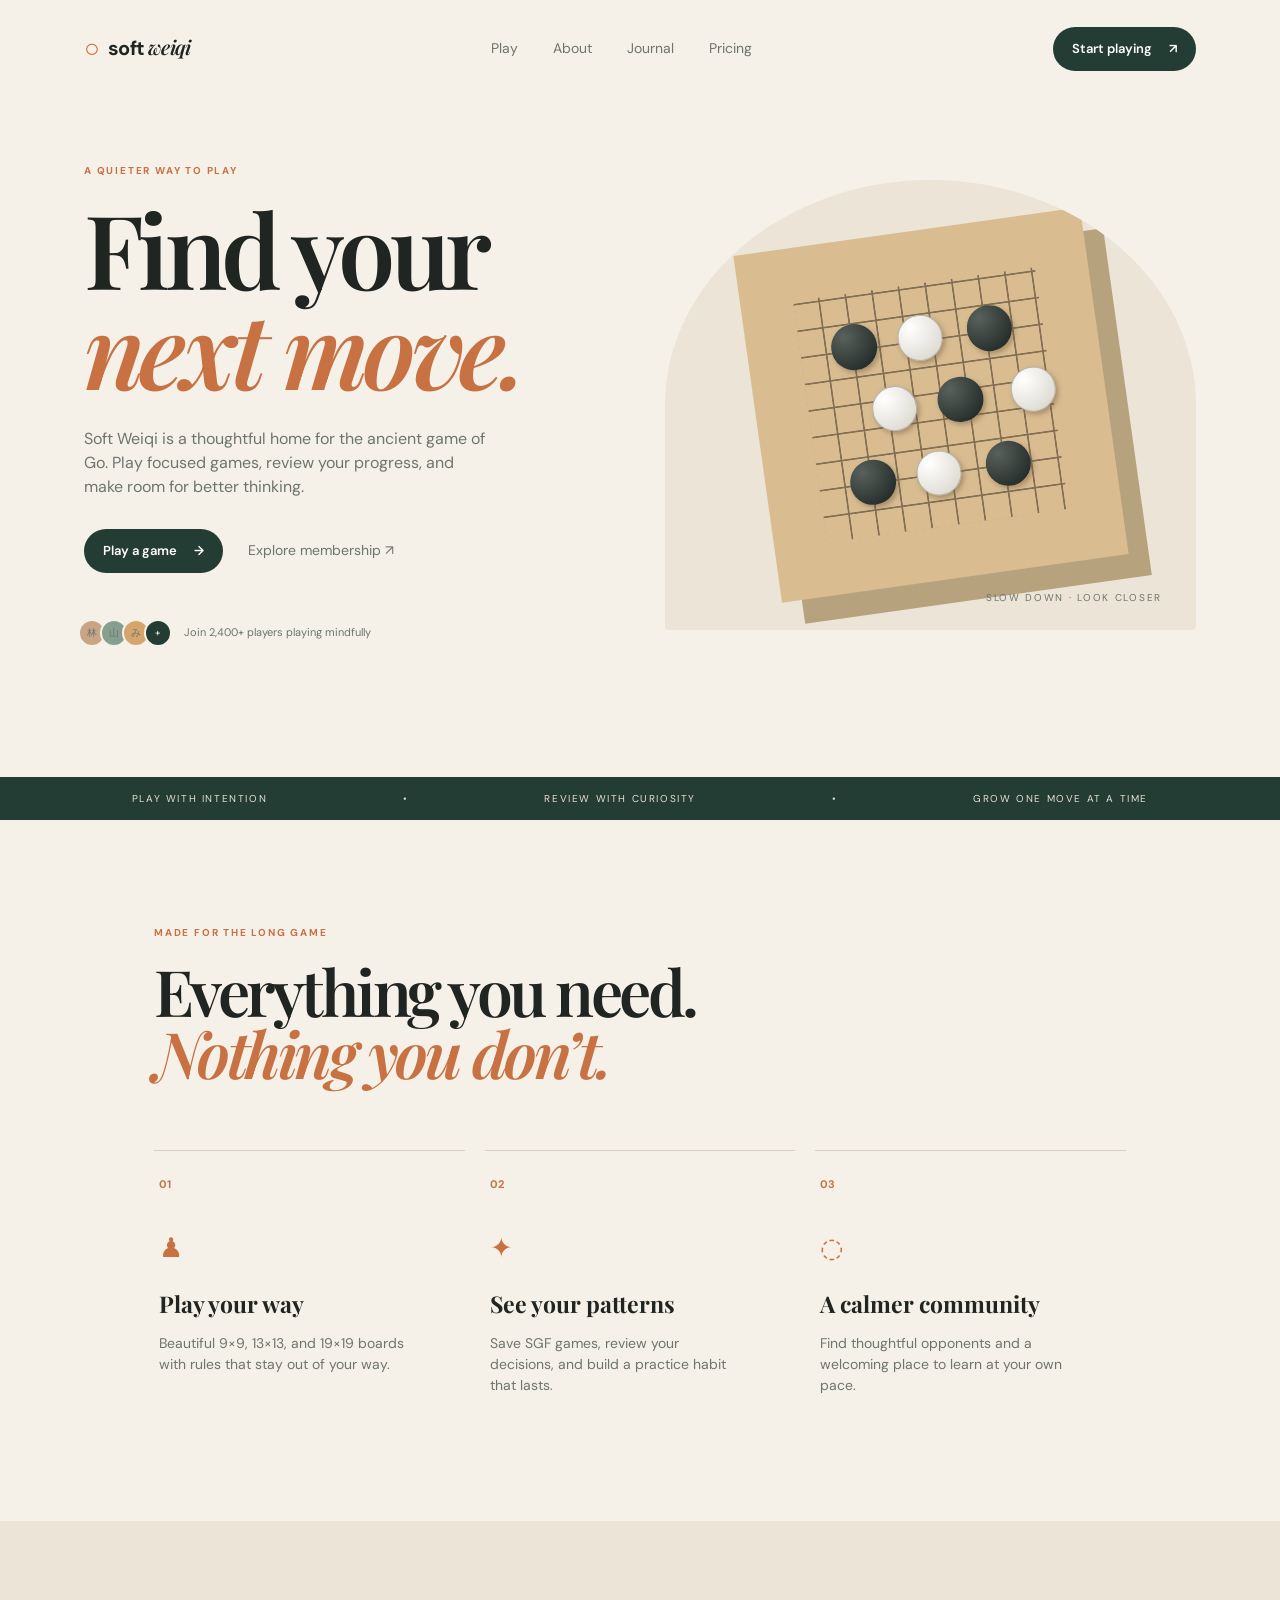
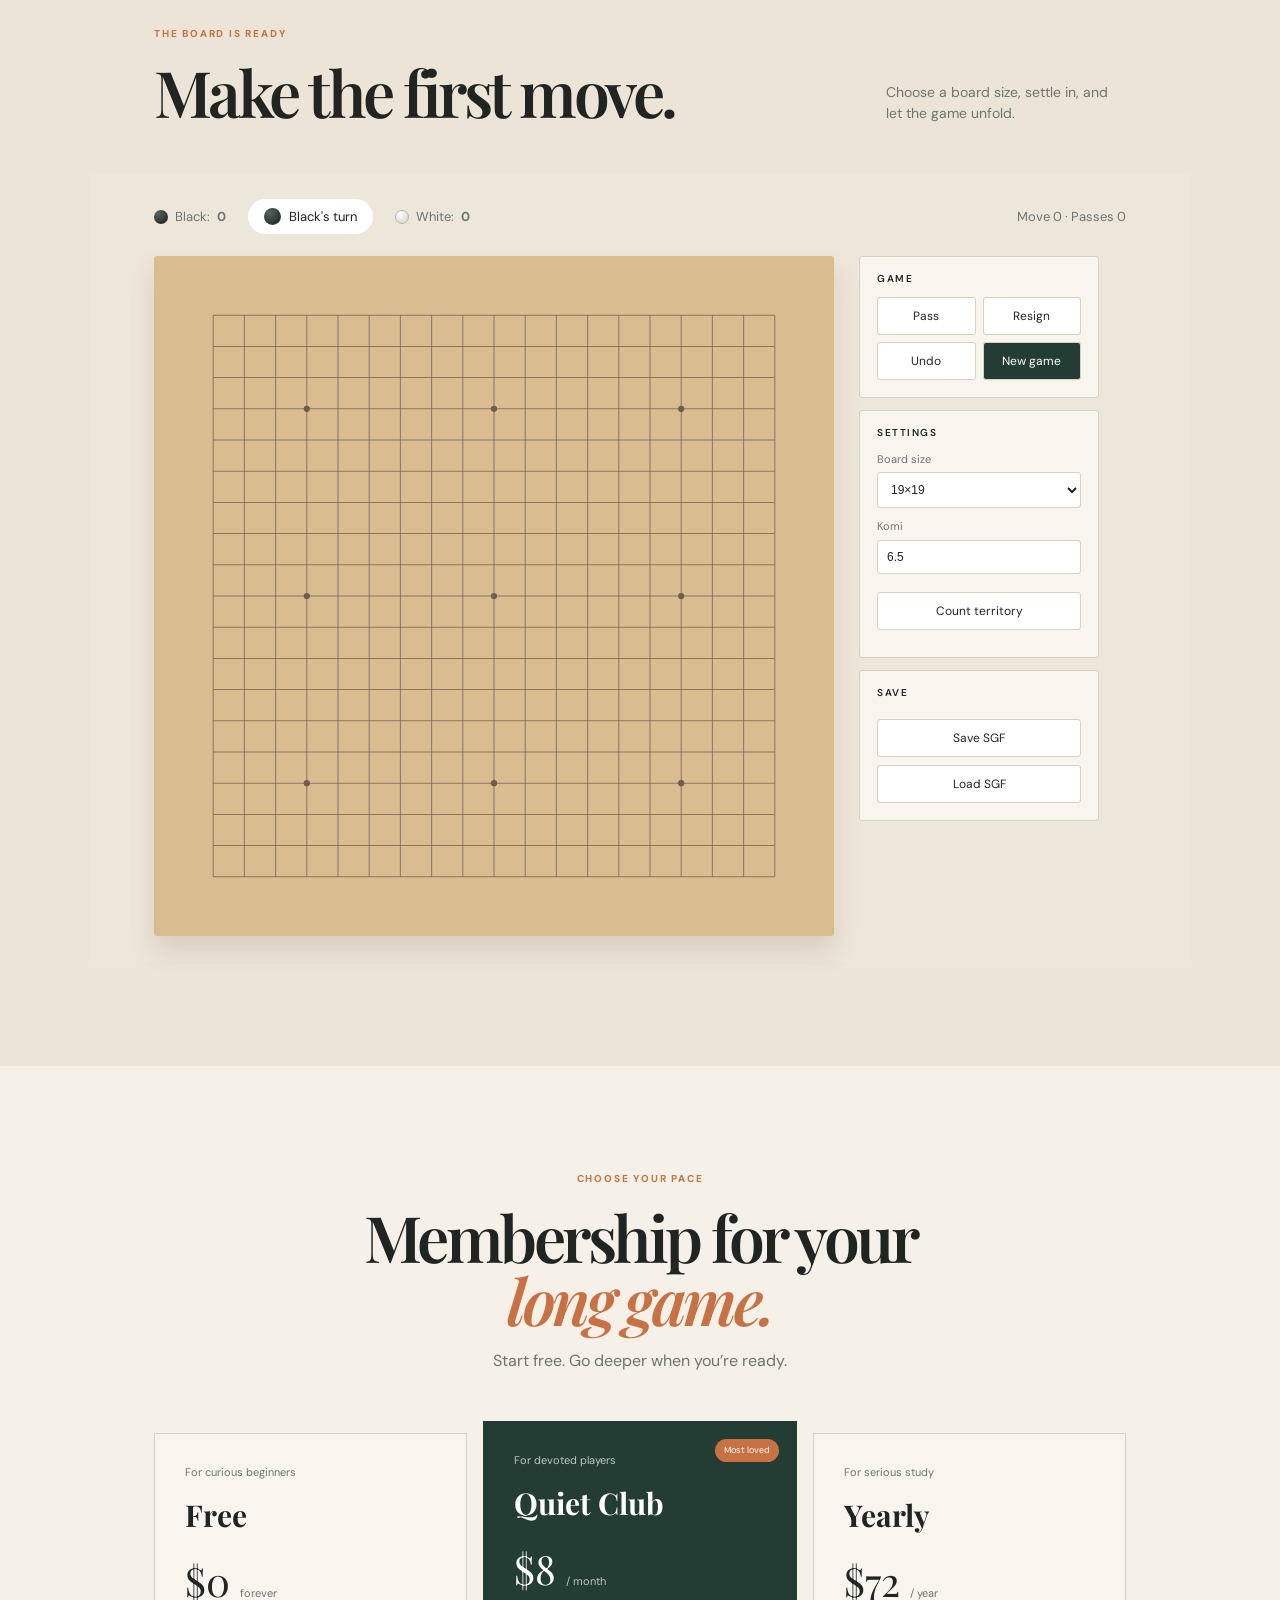
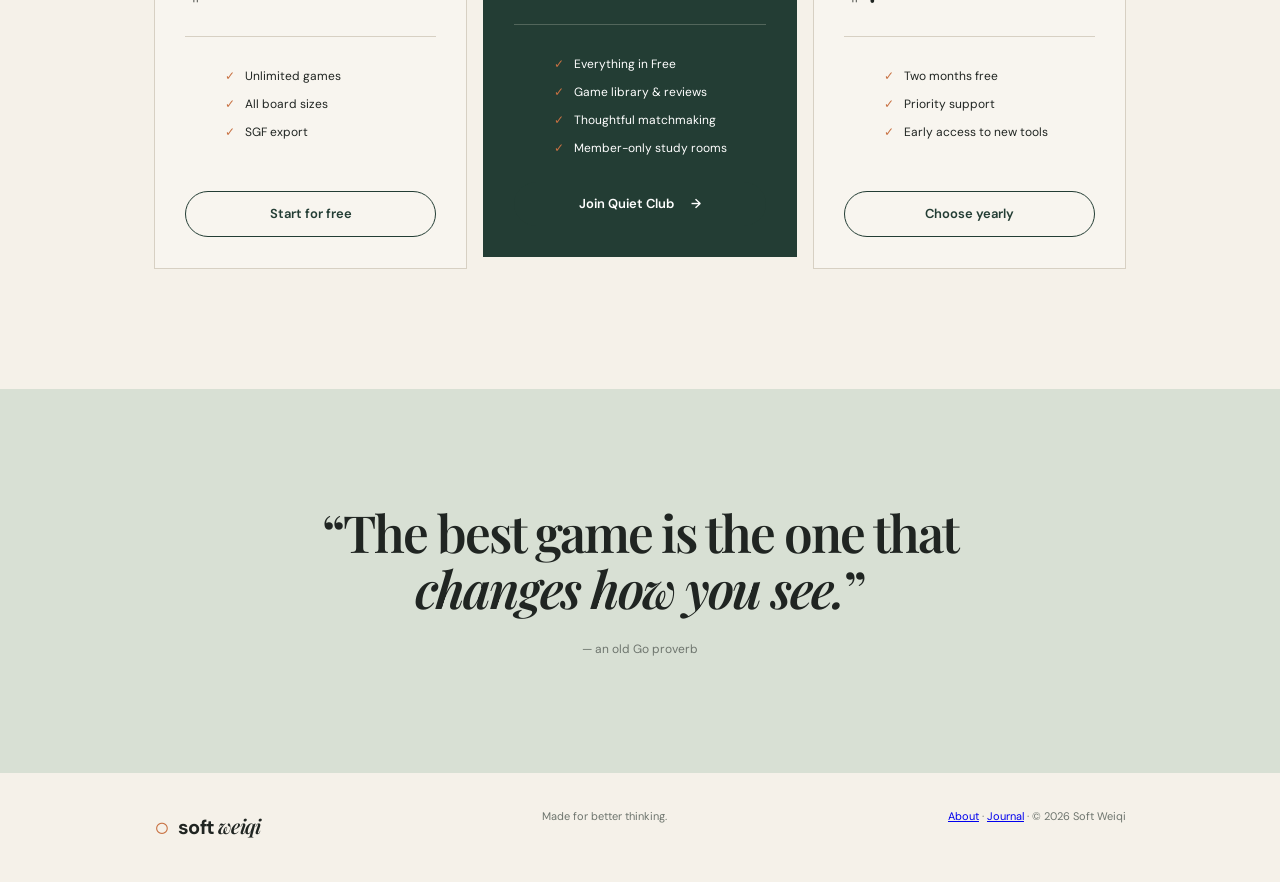
==== commit 2993aa7c: "Turn Soft Weiqi into a multi-page website" ====
--- a/index.html
+++ b/index.html
@@ -8,7 +8,7 @@
   <link href="https://fonts.googleapis.com/css2?family=DM+Sans:wght@400;500;600;700&family=Playfair+Display:wght@600;700&display=swap" rel="stylesheet"><link rel="stylesheet" href="style.css">
 </head>
 <body>
-<header class="nav"><a class="brand" href="#top"><span class="brand-mark">○</span> soft <em>weiqi</em></a><nav><a href="#play">Play</a><a href="#features">Features</a><a href="#pricing">Pricing</a></nav><button class="nav-cta" data-plan="free">Start playing <span>↗</span></button></header>
+<header class="nav"><a class="brand" href="#top"><span class="brand-mark">○</span> soft <em>weiqi</em></a><nav><a href="#play">Play</a><a href="about.html">About</a><a href="journal.html">Journal</a><a href="#pricing">Pricing</a></nav><button class="nav-cta" data-plan="free">Start playing <span>↗</span></button></header>
 <main id="top">
 <section class="hero"><div class="hero-copy"><p class="eyebrow">A quieter way to play</p><h1>Find your<br><i>next move.</i></h1><p class="hero-lede">Soft Weiqi is a thoughtful home for the ancient game of Go. Play focused games, review your progress, and make room for better thinking.</p><div class="hero-actions"><button class="button primary" data-scroll="#play">Play a game <span>→</span></button><a class="text-link" href="#pricing">Explore membership <span>↗</span></a></div><div class="social-proof"><div class="avatars"><span>林</span><span>山</span><span>み</span><span>+</span></div><span>Join 2,400+ players playing mindfully</span></div></div><div class="hero-art"><div class="sun"></div><div class="hero-board"><div class="board-grid"></div><span class="hero-stone s1 black"></span><span class="hero-stone s2 white"></span><span class="hero-stone s3 black"></span><span class="hero-stone s4 white"></span><span class="hero-stone s5 black"></span><span class="hero-stone s6 white"></span><span class="hero-stone s7 black"></span><span class="hero-stone s8 white"></span><span class="hero-stone s9 black"></span></div><p class="art-caption">slow down · look closer</p></div></section>
 <section class="marquee"><span>PLAY WITH INTENTION</span><span>•</span><span>REVIEW WITH CURIOSITY</span><span>•</span><span>GROW ONE MOVE AT A TIME</span></section>
@@ -16,6 +16,6 @@
 <section class="play-section section" id="play"><div class="play-header"><div><p class="eyebrow">The board is ready</p><h2>Make the first move.</h2></div><p>Choose a board size, settle in, and let the game unfold.</p></div><div class="game-shell"><div class="game-info"><div class="score-box"><span class="stone-dot black"></span>Black: <strong id="blackCaptures">0</strong></div><div class="turn-indicator"><span class="stone-indicator black" id="turnIndicator"></span><span id="turnText">Black's turn</span></div><div class="score-box"><span class="stone-dot white"></span>White: <strong id="whiteCaptures">0</strong></div><div class="move-info">Move <span id="moveCount">0</span> · Passes <span id="passCount">0</span></div></div><div class="game-layout"><div class="board-container"><svg id="board" viewBox="0 0 600 600" preserveAspectRatio="xMidYMid meet"></svg></div><aside class="sidebar"><section class="panel"><h2>Game</h2><div class="controls-grid"><button id="passBtn" class="btn">Pass</button><button id="resignBtn" class="btn">Resign</button><button id="undoBtn" class="btn">Undo</button><button id="newGameBtn" class="btn btn-primary">New game</button></div></section><section class="panel"><h2>Settings</h2><label>Board size<select id="boardSize" class="select"><option value="9">9×9</option><option value="13">13×13</option><option value="19" selected>19×19</option></select></label><label>Komi<input id="komi" class="input" type="number" value="6.5" step="0.5"></label><button id="scoreBtn" class="btn btn-block">Count territory</button><div id="scoreResult" class="score-result"></div></section><section class="panel"><h2>Save</h2><button id="saveSgfBtn" class="btn btn-block">Save SGF</button><input type="file" id="loadSgfInput" accept=".sgf" hidden><button id="loadSgfBtn" class="btn btn-block">Load SGF</button></section></aside></div></div></section>
 <section class="pricing section" id="pricing"><div class="section-heading center"><p class="eyebrow">Choose your pace</p><h2>Membership for your<br><i>long game.</i></h2><p>Start free. Go deeper when you’re ready.</p></div><div class="plans"><article class="plan"><p class="plan-kicker">For curious beginners</p><h3>Free</h3><div class="price">$0 <small>forever</small></div><ul><li>Unlimited games</li><li>All board sizes</li><li>SGF export</li></ul><button class="button outline" data-plan="free">Start for free</button></article><article class="plan featured"><div class="popular">Most loved</div><p class="plan-kicker">For devoted players</p><h3>Quiet Club</h3><div class="price">$8 <small>/ month</small></div><ul><li>Everything in Free</li><li>Game library &amp; reviews</li><li>Thoughtful matchmaking</li><li>Member-only study rooms</li></ul><button class="button primary" data-plan="quiet-club">Join Quiet Club <span>→</span></button></article><article class="plan"><p class="plan-kicker">For serious study</p><h3>Yearly</h3><div class="price">$72 <small>/ year</small></div><ul><li>Two months free</li><li>Priority support</li><li>Early access to new tools</li></ul><button class="button outline" data-plan="yearly">Choose yearly</button></article></div></section>
 <section class="quote"><p>“The best game is the one that<br><i>changes how you see.</i>”</p><span>— an old Go proverb</span></section>
-</main><footer><a class="brand" href="#top"><span class="brand-mark">○</span> soft <em>weiqi</em></a><span>Made for better thinking.</span><span>© 2026 Soft Weiqi</span></footer>
+</main><footer><a class="brand" href="#top"><span class="brand-mark">○</span> soft <em>weiqi</em></a><span>Made for better thinking.</span><span><a href="about.html">About</a> · <a href="journal.html">Journal</a> · © 2026 Soft Weiqi</span></footer>
 <div id="gameOverModal" class="modal" style="display:none"><div class="modal-content"><h2>Game over</h2><p id="gameOverText"></p><button id="closeModal" class="button primary">Close</button></div></div><div id="subscribeModal" class="modal" style="display:none"><div class="modal-content"><button class="close" data-close>×</button><p class="eyebrow">Quiet Club</p><h2>Your calmer game starts here.</h2><p>Stripe checkout is connected and ready for your live pricing links. This flow is reserved for your subscription checkout.</p><button class="button primary" data-close>Continue to checkout <span>→</span></button></div></div><script src="app.js"></script>
 </body></html>
--- a/style.css
+++ b/style.css
@@ -1 +1 @@
-:root{--ink:#202522;--muted:#6e756e;--paper:#f5f1e9;--cream:#ebe4d7;--green:#233d34;--sage:#91a58f;--line:#d7d0c3;--orange:#c87142;--board:#d9bd91}*{box-sizing:border-box;margin:0}html{scroll-behavior:smooth}body{font-family:'DM Sans',sans-serif;background:var(--paper);color:var(--ink);line-height:1.5}button,a{font:inherit}button{cursor:pointer}.nav{max-width:1240px;margin:auto;padding:27px 5vw;display:flex;align-items:center;justify-content:space-between}.brand{color:var(--ink);font-weight:700;letter-spacing:-.04em;text-decoration:none;font-size:20px}.brand em{font-family:'Playfair Display',serif;font-weight:600}.brand-mark{font-size:26px;vertical-align:-2px;margin-right:5px;color:var(--orange)}nav{display:flex;gap:35px}nav a,.text-link{color:var(--muted);font-size:14px;text-decoration:none}.nav-cta,.button{border:0;border-radius:99px;padding:12px 19px;font-size:13px;font-weight:600}.nav-cta{background:var(--green);color:#fff}.nav-cta span,.button span{margin-left:14px}.hero{max-width:1240px;margin:25px auto 90px;padding:40px 5vw;display:grid;grid-template-columns:1fr 1fr;align-items:center;gap:50px}.eyebrow{text-transform:uppercase;letter-spacing:.18em;font-size:10px;color:var(--orange);font-weight:700;margin-bottom:20px}.hero h1,h2{font-family:'Playfair Display',serif;font-weight:600;letter-spacing:-.055em;line-height:.98}.hero h1{font-size:clamp(60px,8vw,106px)}h1 i,h2 i{color:var(--orange);font-weight:600}.hero-lede{color:var(--muted);max-width:410px;margin:29px 0 30px;font-size:16px}.hero-actions{display:flex;align-items:center;gap:25px}.primary{background:var(--green);color:#fff}.outline{background:transparent;border:1px solid var(--green);color:var(--green)}.social-proof{display:flex;gap:12px;align-items:center;color:var(--muted);font-size:11px;margin-top:46px}.avatars{display:flex}.avatars span{width:28px;height:28px;border:2px solid var(--paper);background:#c8a586;border-radius:50%;display:grid;place-items:center;margin-left:-6px;font-size:10px}.avatars span:nth-child(2){background:#879f91}.avatars span:nth-child(3){background:#d5a56d}.avatars span:last-child{background:var(--green);color:#fff}.hero-art{height:450px;background:var(--cream);border-radius:50% 50% 4px 4px;position:relative;display:grid;place-items:center;overflow:hidden}.sun{width:240px;height:240px;border-radius:50%;background:#d8a05f;opacity:.3;position:absolute;top:55px}.hero-board{width:min(75%,350px);aspect-ratio:1;background:var(--board);transform:rotate(-8deg);box-shadow:20px 24px 0 #b7a27e;position:relative;padding:10%;}.board-grid{width:100%;height:100%;background:repeating-linear-gradient(90deg,transparent 0 10%,#604f3b 10.3% 10.7%,transparent 11%),repeating-linear-gradient(0deg,transparent 0 10%,#604f3b 10.3% 10.7%,transparent 11%);opacity:.7}.hero-stone,.stone-dot,.stone-indicator{border-radius:50%;display:block}.hero-stone{position:absolute;width:13%;aspect-ratio:1;box-shadow:2px 3px 5px #745e4380}.black{background:radial-gradient(circle at 30% 25%,#59615d,#17201c)}.white{background:radial-gradient(circle at 30% 25%,#fff,#d6d2c8);border:1px solid #b9b4aa}.s1{left:24%;top:24%}.s2{left:43%;top:24%}.s3{left:63%;top:24%}.s4{left:33%;top:43%}.s5{left:52%;top:43%}.s6{left:73%;top:43%}.s7{left:24%;top:63%}.s8{left:43%;top:63%}.s9{left:63%;top:63%}.art-caption{position:absolute;bottom:25px;right:34px;text-transform:uppercase;letter-spacing:.17em;font-size:10px;color:var(--muted)}.marquee{background:var(--green);color:#e7e0d3;padding:14px 5%;display:flex;justify-content:space-around;letter-spacing:.16em;font-size:10px}.section{max-width:1100px;margin:0 auto;padding:105px 5vw}.section-heading h2,.play-header h2{font-size:clamp(42px,5vw,64px)}.feature-grid{display:grid;grid-template-columns:repeat(3,1fr);gap:20px;margin-top:65px}.feature-grid article{border-top:1px solid var(--line);padding:20px 5px}.feature-grid b{color:var(--orange);font-size:11px}.feature-icon{font-size:27px;color:var(--orange);margin:33px 0 18px}.feature-grid h3{font-family:'Playfair Display',serif;font-size:23px}.feature-grid p{color:var(--muted);font-size:14px;margin-top:12px;max-width:250px}.play-section{max-width:none;background:var(--cream)}.play-header{max-width:1100px;margin:auto;padding:0 5vw;display:flex;justify-content:space-between;align-items:end}.play-header>p{max-width:240px;color:var(--muted);font-size:14px}.game-shell{max-width:1100px;margin:50px auto 0;padding:25px 5vw;background:#ede6da}.game-info{display:flex;align-items:center;gap:22px;flex-wrap:wrap;margin-bottom:22px;color:var(--muted);font-size:13px}.score-box{display:flex;gap:7px;align-items:center}.stone-dot{width:14px;height:14px}.turn-indicator{display:flex;gap:8px;align-items:center;background:#fff;padding:8px 16px;border-radius:99px;color:var(--ink)}.stone-indicator{width:17px;height:17px}.move-info{margin-left:auto}.game-layout{display:grid;grid-template-columns:minmax(300px,680px) 240px;gap:25px}.board-container{background:var(--board);padding:28px;border-radius:3px;box-shadow:0 15px 25px #8b735533}.board-container svg{width:100%;display:block}.grid-line{stroke:#6b5d4f;stroke-width:1;opacity:.7}.star-point{fill:#6b5d4f}.stone{filter:drop-shadow(0 2px 3px #0005);animation:place .2s ease-out}.stone.black{fill:url(#blackGradient)}.stone.white{fill:url(#whiteGradient);stroke:#999;stroke-width:.3}.ko-marker{fill:none;stroke:#c44;stroke-width:2}@keyframes place{from{opacity:0;transform:scale(.6)}to{opacity:1;transform:scale(1)}}.sidebar{display:flex;flex-direction:column;gap:12px}.panel{background:#f8f5ef;padding:17px;border:1px solid var(--line);border-radius:3px}.panel h2{font-family:'DM Sans';font-size:10px;text-transform:uppercase;letter-spacing:.15em;margin-bottom:13px}.controls-grid{display:grid;grid-template-columns:1fr 1fr;gap:7px}.btn,.select,.input{font-size:12px;padding:9px;border:1px solid var(--line);background:#fff;color:var(--ink);border-radius:3px}.btn-primary{background:var(--green);color:#fff}.btn-block{width:100%;margin-top:8px}.panel label{display:flex;flex-direction:column;gap:5px;color:var(--muted);font-size:11px;margin-bottom:10px}.score-result{font-size:11px;margin-top:10px}.pricing{padding-bottom:120px}.center{text-align:center}.center>p:last-child{color:var(--muted);margin-top:17px}.plans{display:grid;grid-template-columns:repeat(3,1fr);gap:16px;margin-top:60px}.plan{position:relative;border:1px solid var(--line);padding:30px;background:#f8f5ef}.plan.featured{background:var(--green);color:#fff;transform:translateY(-12px);border-color:var(--green)}.popular{position:absolute;right:17px;top:17px;background:var(--orange);color:#fff;border-radius:99px;padding:5px 9px;font-size:9px}.plan-kicker{font-size:11px;color:var(--muted)}.featured .plan-kicker{color:#bfc9bd}.plan h3{font-family:'Playfair Display';font-size:30px;margin:13px 0}.price{font-family:'Playfair Display';font-size:40px}.price small{font-family:'DM Sans';font-size:11px;color:var(--muted)}.featured .price small{color:#bfc9bd}.plan ul{list-style:none;border-top:1px solid var(--line);margin:25px 0;padding-top:20px;min-height:130px}.featured ul{border-color:#52665b}.plan li{font-size:12px;margin:10px 0}.plan li:before{content:'✓';color:var(--orange);margin-right:10px}.plan .button{width:100%}.quote{padding:115px 5%;text-align:center;background:#d8e0d4}.quote p{font:600 clamp(30px,4vw,52px)/1.1 'Playfair Display';letter-spacing:-.04em}.quote span{display:block;color:var(--muted);font-size:12px;margin-top:24px}footer{max-width:1100px;margin:auto;padding:35px 5%;display:flex;justify-content:space-between;color:var(--muted);font-size:11px}.modal{position:fixed;inset:0;background:#17201caa;display:flex;align-items:center;justify-content:center;z-index:5}.modal-content{background:var(--paper);padding:40px;max-width:420px;width:90%;position:relative}.modal-content h2{font-size:42px;margin:10px 0}.modal-content p:not(.eyebrow){color:var(--muted);font-size:14px;margin:15px 0 25px}.close{position:absolute;right:18px;top:14px;border:0;background:transparent;font-size:25px;color:var(--muted)}@media(max-width:800px){nav{display:none}.hero{grid-template-columns:1fr;margin-bottom:30px}.hero-art{height:350px}.game-layout{grid-template-columns:1fr}.sidebar{display:grid;grid-template-columns:repeat(3,1fr)}.play-header{display:block}.play-header>p{margin-top:15px}.plans{grid-template-columns:1fr}.plan.featured{transform:none}.feature-grid{grid-template-columns:1fr}.marquee span:nth-child(even){display:none}}@media(max-width:560px){.nav{padding:20px}.hero,.section{padding-left:20px;padding-right:20px}.hero h1{font-size:62px}.hero-actions{align-items:flex-start;flex-direction:column}.game-shell{padding:18px 12px}.board-container{padding:12px}.sidebar{grid-template-columns:1fr 1fr}.sidebar .panel:last-child{grid-column:span 2}.move-info{margin-left:0}footer{flex-wrap:wrap;gap:15px}}
+.inner-page{max-width:1100px;margin:0 auto;padding:80px 5vw 120px;min-height:calc(100vh - 160px)}.inner-page h1{font-family:'Playfair Display',serif;font-size:clamp(60px,9vw,112px);line-height:.92;letter-spacing:-.06em;margin:12px 0 28px}.page-lede{max-width:520px;color:var(--muted);font-size:18px;margin-bottom:72px}.story-grid,.journal-grid{display:grid;grid-template-columns:repeat(3,1fr);gap:18px}.story-grid article,.journal-card{background:var(--cream);padding:30px;min-height:230px}.story-grid span,.post-meta{color:var(--orange);font-size:11px;font-weight:700;letter-spacing:.12em;text-transform:uppercase}.story-grid h2,.journal-card h2{font-size:30px;margin:24px 0 14px}.story-grid p,.journal-card p{color:var(--muted)}.page-cta{margin-top:80px;background:var(--green);color:#fff;padding:54px;display:flex;align-items:center;justify-content:space-between;gap:30px}.page-cta h2{font-size:42px}.journal-grid{grid-template-columns:1.5fr 1fr 1fr}.journal-card{min-height:300px}.featured-post{background:var(--green);color:#fff}.featured-post p{color:#d6ded5}.journal-card a{display:inline-block;color:var(--orange);font-weight:700;text-decoration:none;margin-top:25px}.journal-card a span{margin-left:10px}@media(max-width:760px){nav{gap:12px}nav a{font-size:12px}.nav-cta{display:none}.story-grid,.journal-grid{grid-template-columns:1fr}.inner-page{padding-top:48px}.page-cta{display:block}.page-cta .button{display:inline-block;margin-top:28px}}:root{--ink:#202522;--muted:#6e756e;--paper:#f5f1e9;--cream:#ebe4d7;--green:#233d34;--sage:#91a58f;--line:#d7d0c3;--orange:#c87142;--board:#d9bd91}*{box-sizing:border-box;margin:0}html{scroll-behavior:smooth}body{font-family:'DM Sans',sans-serif;background:var(--paper);color:var(--ink);line-height:1.5}button,a{font:inherit}button{cursor:pointer}.nav{max-width:1240px;margin:auto;padding:27px 5vw;display:flex;align-items:center;justify-content:space-between}.brand{color:var(--ink);font-weight:700;letter-spacing:-.04em;text-decoration:none;font-size:20px}.brand em{font-family:'Playfair Display',serif;font-weight:600}.brand-mark{font-size:26px;vertical-align:-2px;margin-right:5px;color:var(--orange)}nav{display:flex;gap:35px}nav a,.text-link{color:var(--muted);font-size:14px;text-decoration:none}.nav-cta,.button{border:0;border-radius:99px;padding:12px 19px;font-size:13px;font-weight:600}.nav-cta{background:var(--green);color:#fff}.nav-cta span,.button span{margin-left:14px}.hero{max-width:1240px;margin:25px auto 90px;padding:40px 5vw;display:grid;grid-template-columns:1fr 1fr;align-items:center;gap:50px}.eyebrow{text-transform:uppercase;letter-spacing:.18em;font-size:10px;color:var(--orange);font-weight:700;margin-bottom:20px}.hero h1,h2{font-family:'Playfair Display',serif;font-weight:600;letter-spacing:-.055em;line-height:.98}.hero h1{font-size:clamp(60px,8vw,106px)}h1 i,h2 i{color:var(--orange);font-weight:600}.hero-lede{color:var(--muted);max-width:410px;margin:29px 0 30px;font-size:16px}.hero-actions{display:flex;align-items:center;gap:25px}.primary{background:var(--green);color:#fff}.outline{background:transparent;border:1px solid var(--green);color:var(--green)}.social-proof{display:flex;gap:12px;align-items:center;color:var(--muted);font-size:11px;margin-top:46px}.avatars{display:flex}.avatars span{width:28px;height:28px;border:2px solid var(--paper);background:#c8a586;border-radius:50%;display:grid;place-items:center;margin-left:-6px;font-size:10px}.avatars span:nth-child(2){background:#879f91}.avatars span:nth-child(3){background:#d5a56d}.avatars span:last-child{background:var(--green);color:#fff}.hero-art{height:450px;background:var(--cream);border-radius:50% 50% 4px 4px;position:relative;display:grid;place-items:center;overflow:hidden}.sun{width:240px;height:240px;border-radius:50%;background:#d8a05f;opacity:.3;position:absolute;top:55px}.hero-board{width:min(75%,350px);aspect-ratio:1;background:var(--board);transform:rotate(-8deg);box-shadow:20px 24px 0 #b7a27e;position:relative;padding:10%;}.board-grid{width:100%;height:100%;background:repeating-linear-gradient(90deg,transparent 0 10%,#604f3b 10.3% 10.7%,transparent 11%),repeating-linear-gradient(0deg,transparent 0 10%,#604f3b 10.3% 10.7%,transparent 11%);opacity:.7}.hero-stone,.stone-dot,.stone-indicator{border-radius:50%;display:block}.hero-stone{position:absolute;width:13%;aspect-ratio:1;box-shadow:2px 3px 5px #745e4380}.black{background:radial-gradient(circle at 30% 25%,#59615d,#17201c)}.white{background:radial-gradient(circle at 30% 25%,#fff,#d6d2c8);border:1px solid #b9b4aa}.s1{left:24%;top:24%}.s2{left:43%;top:24%}.s3{left:63%;top:24%}.s4{left:33%;top:43%}.s5{left:52%;top:43%}.s6{left:73%;top:43%}.s7{left:24%;top:63%}.s8{left:43%;top:63%}.s9{left:63%;top:63%}.art-caption{position:absolute;bottom:25px;right:34px;text-transform:uppercase;letter-spacing:.17em;font-size:10px;color:var(--muted)}.marquee{background:var(--green);color:#e7e0d3;padding:14px 5%;display:flex;justify-content:space-around;letter-spacing:.16em;font-size:10px}.section{max-width:1100px;margin:0 auto;padding:105px 5vw}.section-heading h2,.play-header h2{font-size:clamp(42px,5vw,64px)}.feature-grid{display:grid;grid-template-columns:repeat(3,1fr);gap:20px;margin-top:65px}.feature-grid article{border-top:1px solid var(--line);padding:20px 5px}.feature-grid b{color:var(--orange);font-size:11px}.feature-icon{font-size:27px;color:var(--orange);margin:33px 0 18px}.feature-grid h3{font-family:'Playfair Display',serif;font-size:23px}.feature-grid p{color:var(--muted);font-size:14px;margin-top:12px;max-width:250px}.play-section{max-width:none;background:var(--cream)}.play-header{max-width:1100px;margin:auto;padding:0 5vw;display:flex;justify-content:space-between;align-items:end}.play-header>p{max-width:240px;color:var(--muted);font-size:14px}.game-shell{max-width:1100px;margin:50px auto 0;padding:25px 5vw;background:#ede6da}.game-info{display:flex;align-items:center;gap:22px;flex-wrap:wrap;margin-bottom:22px;color:var(--muted);font-size:13px}.score-box{display:flex;gap:7px;align-items:center}.stone-dot{width:14px;height:14px}.turn-indicator{display:flex;gap:8px;align-items:center;background:#fff;padding:8px 16px;border-radius:99px;color:var(--ink)}.stone-indicator{width:17px;height:17px}.move-info{margin-left:auto}.game-layout{display:grid;grid-template-columns:minmax(300px,680px) 240px;gap:25px}.board-container{background:var(--board);padding:28px;border-radius:3px;box-shadow:0 15px 25px #8b735533}.board-container svg{width:100%;display:block}.grid-line{stroke:#6b5d4f;stroke-width:1;opacity:.7}.star-point{fill:#6b5d4f}.stone{filter:drop-shadow(0 2px 3px #0005);animation:place .2s ease-out}.stone.black{fill:url(#blackGradient)}.stone.white{fill:url(#whiteGradient);stroke:#999;stroke-width:.3}.ko-marker{fill:none;stroke:#c44;stroke-width:2}@keyframes place{from{opacity:0;transform:scale(.6)}to{opacity:1;transform:scale(1)}}.sidebar{display:flex;flex-direction:column;gap:12px}.panel{background:#f8f5ef;padding:17px;border:1px solid var(--line);border-radius:3px}.panel h2{font-family:'DM Sans';font-size:10px;text-transform:uppercase;letter-spacing:.15em;margin-bottom:13px}.controls-grid{display:grid;grid-template-columns:1fr 1fr;gap:7px}.btn,.select,.input{font-size:12px;padding:9px;border:1px solid var(--line);background:#fff;color:var(--ink);border-radius:3px}.btn-primary{background:var(--green);color:#fff}.btn-block{width:100%;margin-top:8px}.panel label{display:flex;flex-direction:column;gap:5px;color:var(--muted);font-size:11px;margin-bottom:10px}.score-result{font-size:11px;margin-top:10px}.pricing{padding-bottom:120px}.center{text-align:center}.center>p:last-child{color:var(--muted);margin-top:17px}.plans{display:grid;grid-template-columns:repeat(3,1fr);gap:16px;margin-top:60px}.plan{position:relative;border:1px solid var(--line);padding:30px;background:#f8f5ef}.plan.featured{background:var(--green);color:#fff;transform:translateY(-12px);border-color:var(--green)}.popular{position:absolute;right:17px;top:17px;background:var(--orange);color:#fff;border-radius:99px;padding:5px 9px;font-size:9px}.plan-kicker{font-size:11px;color:var(--muted)}.featured .plan-kicker{color:#bfc9bd}.plan h3{font-family:'Playfair Display';font-size:30px;margin:13px 0}.price{font-family:'Playfair Display';font-size:40px}.price small{font-family:'DM Sans';font-size:11px;color:var(--muted)}.featured .price small{color:#bfc9bd}.plan ul{list-style:none;border-top:1px solid var(--line);margin:25px 0;padding-top:20px;min-height:130px}.featured ul{border-color:#52665b}.plan li{font-size:12px;margin:10px 0}.plan li:before{content:'✓';color:var(--orange);margin-right:10px}.plan .button{width:100%}.quote{padding:115px 5%;text-align:center;background:#d8e0d4}.quote p{font:600 clamp(30px,4vw,52px)/1.1 'Playfair Display';letter-spacing:-.04em}.quote span{display:block;color:var(--muted);font-size:12px;margin-top:24px}footer{max-width:1100px;margin:auto;padding:35px 5%;display:flex;justify-content:space-between;color:var(--muted);font-size:11px}.modal{position:fixed;inset:0;background:#17201caa;display:flex;align-items:center;justify-content:center;z-index:5}.modal-content{background:var(--paper);padding:40px;max-width:420px;width:90%;position:relative}.modal-content h2{font-size:42px;margin:10px 0}.modal-content p:not(.eyebrow){color:var(--muted);font-size:14px;margin:15px 0 25px}.close{position:absolute;right:18px;top:14px;border:0;background:transparent;font-size:25px;color:var(--muted)}@media(max-width:800px){nav{display:none}.hero{grid-template-columns:1fr;margin-bottom:30px}.hero-art{height:350px}.game-layout{grid-template-columns:1fr}.sidebar{display:grid;grid-template-columns:repeat(3,1fr)}.play-header{display:block}.play-header>p{margin-top:15px}.plans{grid-template-columns:1fr}.plan.featured{transform:none}.feature-grid{grid-template-columns:1fr}.marquee span:nth-child(even){display:none}}@media(max-width:560px){.nav{padding:20px}.hero,.section{padding-left:20px;padding-right:20px}.hero h1{font-size:62px}.hero-actions{align-items:flex-start;flex-direction:column}.game-shell{padding:18px 12px}.board-container{padding:12px}.sidebar{grid-template-columns:1fr 1fr}.sidebar .panel:last-child{grid-column:span 2}.move-info{margin-left:0}footer{flex-wrap:wrap;gap:15px}}
